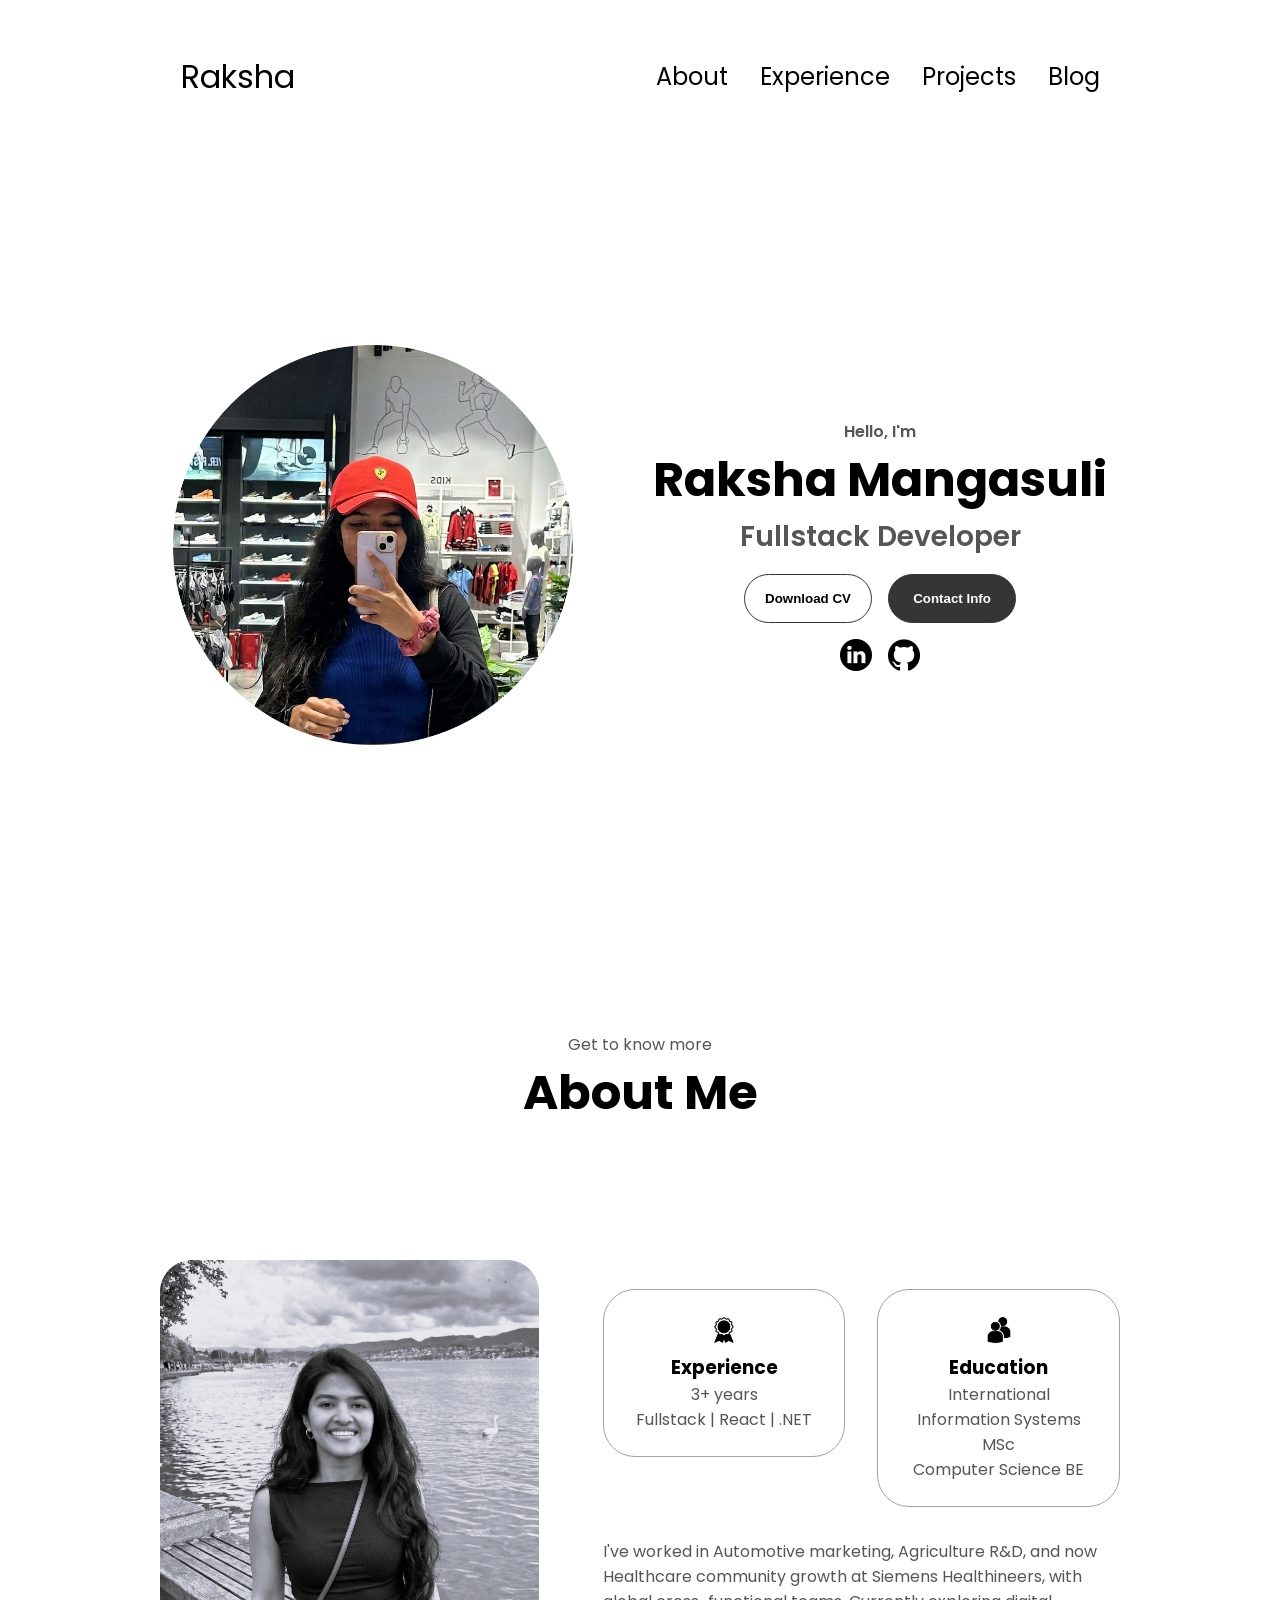
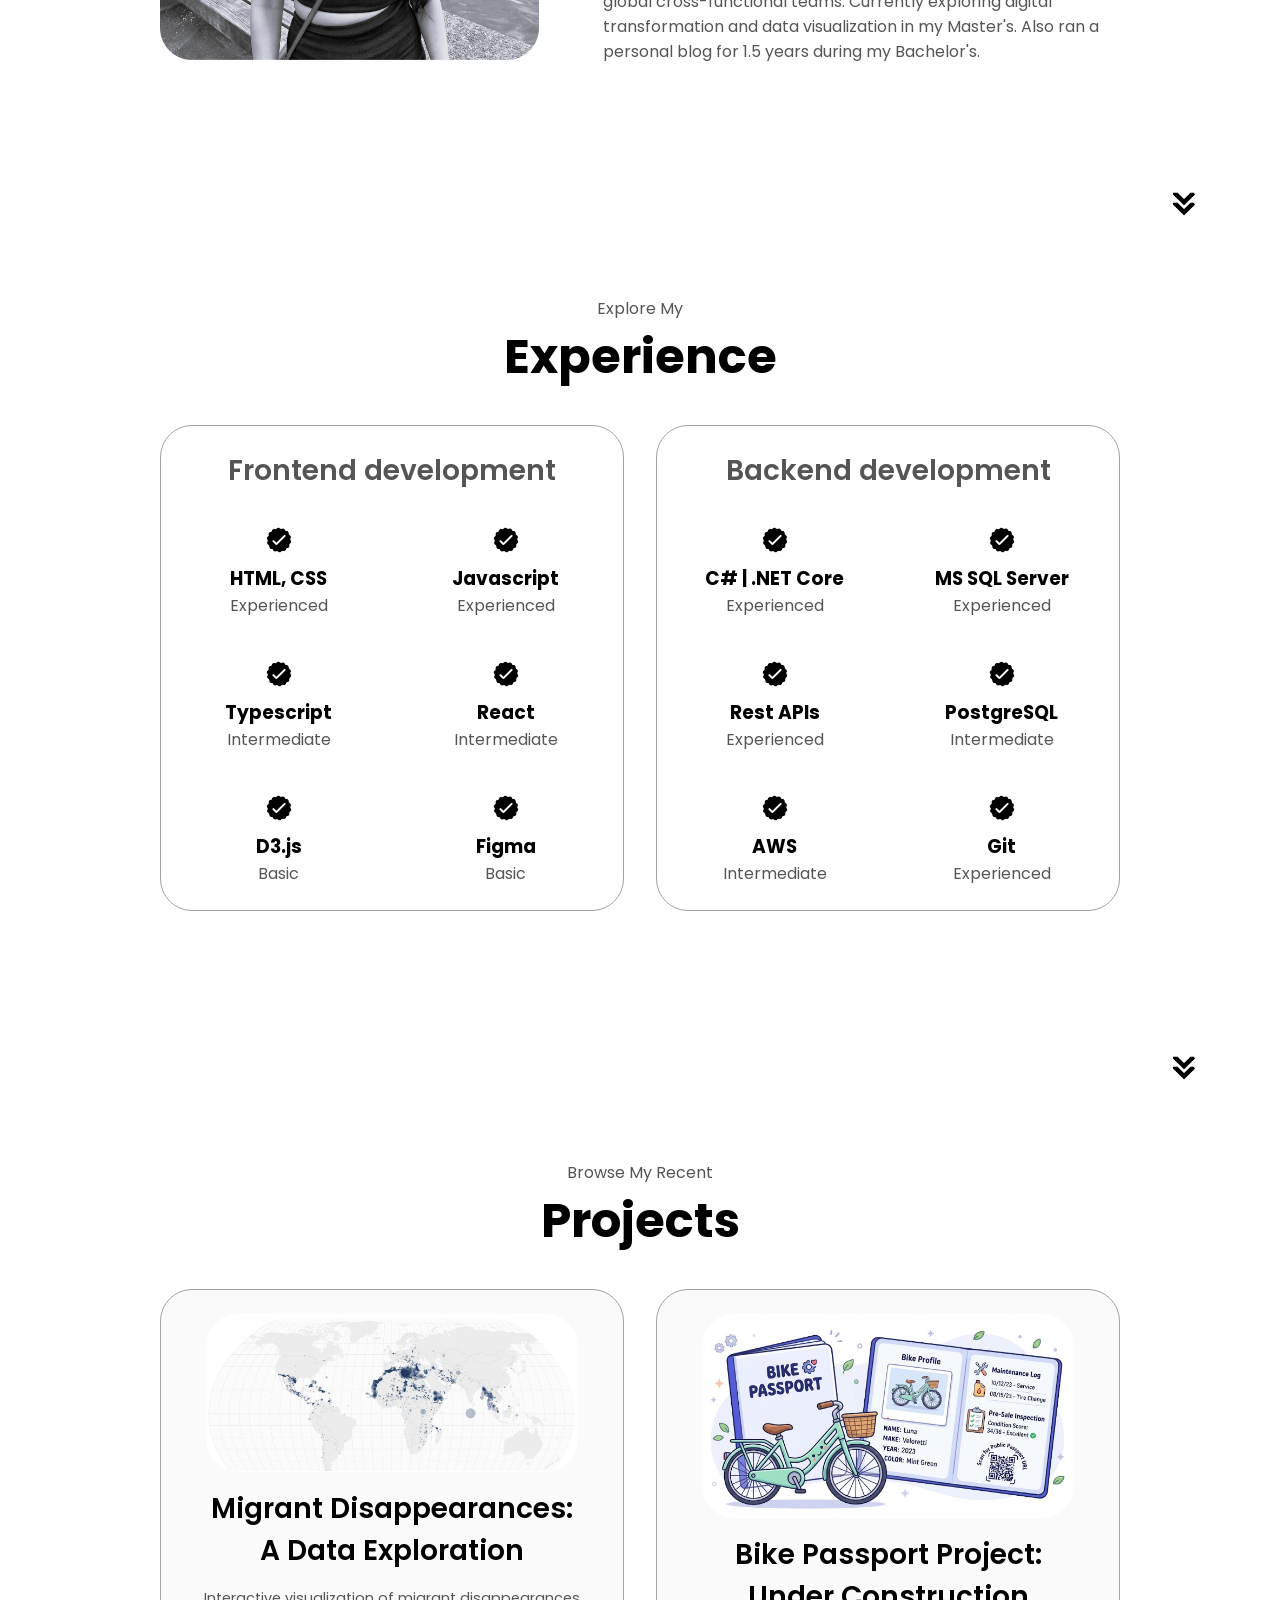
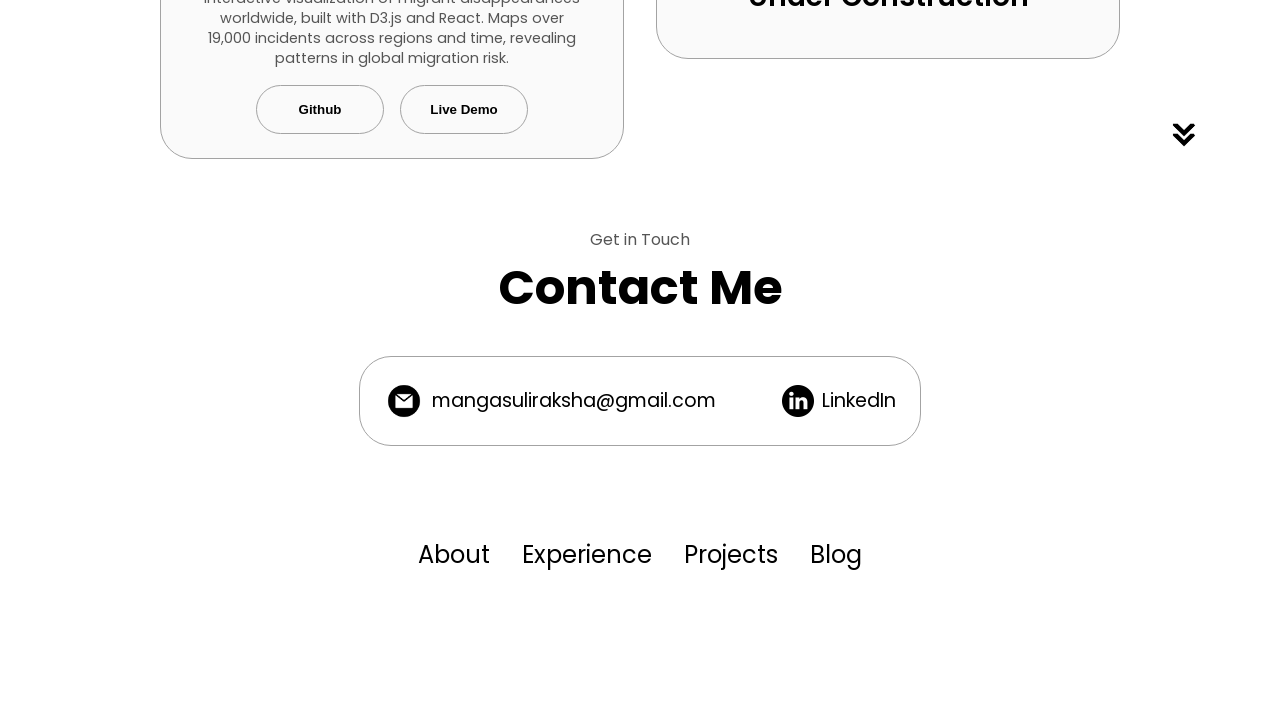
==== index.html @ 48385069 "Edited About Me text" ====
<!DOCTYPE html>
<html lang="en">
<head>
    <meta charset="UTF-8">
    <meta name="viewport" content="width=device-width, initial-scale=1.0">
    <title>My portfolio</title>
    <link rel="stylesheet" href="style.css"/>
    <link rel="stylesheet" href="mediaqueries.css"/>
    <link rel="preconnect" href="https://fonts.googleapis.com">
    <link rel="preconnect" href="https://fonts.gstatic.com" crossorigin>
    <link href="https://fonts.googleapis.com/css2?family=Poppins:wght@300;400;500;600&display=swap" rel="stylesheet">
</head>
<body>
    <nav id="desktop-nav">
        <div class="logo">Raksha</div>
        <div class="nav-links">
            <ul class="nav-links">
                <li> <a href="#about">About</a> </li>
                <li> <a href="#experience">Experience</a> </li>
                <li> <a href="#projects">Projects</a> </li>
                <!-- <li> <a href="#contact">Contact</a> </li> -->
                <li> <a href="https://raksha-mangasuli.github.io/blog/" target="_blank">Blog</a> </li>
            </ul>
        </div>
    </nav>
    <nav id="hamburger-nav">
        <div class="logo">Raksha</div>
        <div class="hamburger-menu">
            <div class="hamburger-icon" onclick="toggleMenu()">
                <span></span>
                <span></span>
                <span></span>
            </div>
            <div class="menu-links">
                <li> <a href="#about" onclick="toggleMenu()">About</a> </li>
                <li> <a href="#experience" onclick="toggleMenu()">Experience</a> </li>
                <li> <a href="#projects" onclick="toggleMenu()">Projects</a> </li>
                <!-- <li> <a href="#contact" onclick="toggleMenu()">Contact</a> </li> -->
                <li> <a href="https://raksha-mangasuli.github.io/blog/" target="_blank">Blog</a> </li>
            </div>
        </div>
    </nav>
    <section id="profile">
        <div class="section-pic-container">
            <img src="./assets/profile_pic.png" alt="Raksha profile picture" />
        </div>
        <div class="section-text">
            <p class="section-text-p1">Hello, I'm</p>
            <h1 class="title">Raksha Mangasuli</h1>
            <p class="section-text-p2">Fullstack Developer</p>

            <div class="btn-container">
            <button
                class="btn btn-color-2"
                onclick="window.open('./assets/Raksha_CV.pdf')">
                    Download CV </button>
            <button
                class="btn btn-color-1"
                onclick="location.href='./#contact'">
                    Contact Info </button>
            </div>
            <div id="socials-container">
            <img
            src="./assets/linkedin.png"
            alt="My LinkedIn profile"
            class="icon"
            onclick="window.open('https://www.linkedin.com/in/raksha-mangasuli/', '_blank')"
            />
            <img
            src="./assets/github.png"
            alt="My Github profile"
            class="icon"
            onclick="window.open('https://github.com/raksha-mangasuli/', '_blank')"
            />
        </div>

        </div> 
        
    </section>
    <section id="about">
        <p class = "section-text-p1"> Get to know more</p>
        <h1 class="title">About Me</h1>
        <div class="section-container">
            <div class="section-pic-container">
                <img
                src="./assets/about_pic.png"
                alt="Profile picture"
                class="about_pic"
                />
            </div>
            <div class="about-details-container">
                <div class="about-containers">
                    <div class="details-container">
                        <img
                        src="./assets/experience.png"
                        alt="Experience icon"
                        class="icon"
                        />
                        <h3>Experience</h3>
                        <p> 3+ years <br /> Fullstack | React | .NET </p>
                    </div>
                
                    <div class="details-container">
                        <img
                        src="./assets/education.png"
                        alt="Education icon"
                        class="icon"
                        />
                        <h3>Education</h3>
                        <p> International Information Systems MSc <br /> Computer Science BE</p>
                    </div>
                </div>
                <div class="text-container">
                    <p>I've worked in Automotive marketing, Agriculture R&D, and now Healthcare community growth at Siemens Healthineers, with global cross-functional teams. Currently exploring digital transformation and data visualization in my Master's. Also ran a personal blog for 1.5 years during my Bachelor's.</p>
                </div>
            </div>
        </div>
        <img src="./assets/arrow.png" 
        alt="Arrow icon"
        class="icon arrow"
        onclick="location.href='./#experience'"
        />
    </section>
    <section id="experience">
        <p class="section-text-p1">Explore My</p>
        <h1 class="title">Experience</h1>
        <div class="experience-details-container">
            <div class="about-containers">
                <div class="details-container">
                    <h2 class="experience-sub-title">Frontend development</h2>
                    <div class="article-container">
                        <article>
                            <img
                            src="./assets/checkmark.png"
                            alt="Experience icon"
                            class="icon"
                            />
                            <div>
                                <h3>HTML, CSS</h3>
                                <p>Experienced</p>
                            </div>
                        </article>
                        <article>
                            <img
                            src="./assets/checkmark.png"
                            alt="Experience icon"
                            class="icon"
                            />
                            <div>
                                <h3>Javascript</h3>
                                <p>Experienced</p>
                            </div>
                        </article>
                        <article>
                            <img
                            src="./assets/checkmark.png"
                            alt="Experience icon"
                            class="icon"
                            />
                            <div>
                                <h3>Typescript</h3>
                                <p>Intermediate</p>
                            </div>
                        </article>
                        <article>
                            <img
                            src="./assets/checkmark.png"
                            alt="Experience icon"
                            class="icon"
                            />
                            <div>
                                <h3>React</h3>
                                <p>Intermediate</p>
                            </div>
                        </article>
                        <article>
                            <img
                            src="./assets/checkmark.png"
                            alt="Experience icon"
                            class="icon"
                            />
                            <div>
                                <h3>D3.js</h3>
                                <p>Basic</p>
                            </div>
                        </article>
                        <article>
                            <img
                            src="./assets/checkmark.png"
                            alt="Experience icon"
                            class="icon"
                            />
                            <div>
                                <h3>Figma</h3>
                                <p>Basic</p>
                            </div>
                        </article>
                    </div>
                </div>
                <div class="details-container">
                    <h2 class="experience-sub-title">Backend development</h2>
                    <div class="article-container">
                        <article>
                            <img
                            src="./assets/checkmark.png"
                            alt="Experience icon"
                            class="icon"
                            />
                            <div>
                                <h3>C# | .NET Core</h3>
                                <p>Experienced</p>
                            </div>
                        </article>
                        <article>
                            <img
                            src="./assets/checkmark.png"
                            alt="Experience icon"
                            class="icon"
                            />
                            <div>
                                <h3>MS SQL Server</h3>
                                <p>Experienced</p>
                            </div>
                        </article>
                        <article>
                            <img
                            src="./assets/checkmark.png"
                            alt="Experience icon"
                            class="icon"
                            />
                            <div>
                                <h3>Rest APIs</h3>
                                <p>Experienced</p>
                            </div>
                        </article>
                        <article>
                            <img
                            src="./assets/checkmark.png"
                            alt="Experience icon"
                            class="icon"
                            />
                            <div>
                                <h3>PostgreSQL</h3>
                                <p>Intermediate</p>
                            </div>
                        </article>
                        <article>
                            <img
                            src="./assets/checkmark.png"
                            alt="Experience icon"
                            class="icon"
                            />
                            <div>
                                <h3>AWS</h3>
                                <p>Intermediate</p>
                            </div>
                        </article>
                        <article>
                            <img
                            src="./assets/checkmark.png"
                            alt="Experience icon"
                            class="icon"
                            />
                            <div>
                                <h3>Git</h3>
                                <p>Experienced</p>
                            </div>
                        </article>
                     
                    </div>
                </div>
            </div>
        </div>
        <img src="./assets/arrow.png" 
        alt="Arrow icon"
        class="icon arrow"
        onclick="location.href='./#projects'"
        />
    </section>
    <section id="projects">
        <p class="section-text-p1">Browse My Recent</p>
        <h1 class="title">Projects</h1>
        <div class="experience-details-container">
            <div class="about-containers">
            <div class="details-container color-container">
                <div class="article-container">
                    <img
                    src="./assets/project-1.png"
                    alt="Project 1"
                    class="project-img"
                    />
                </div>
                <h2 class="experience-sub-title project-title">Migrant Disappearances: A Data Exploration</h2>
                <p class="project-description">Interactive visualization of migrant disappearances worldwide, built with D3.js and React. Maps over 19,000 incidents across regions and time, revealing patterns in global migration risk.</p>
                <div class="btn-container">
                    <button
                    class="btn btn-color-2 project-btn"
                    onclick="location.href='https://github.com/raksha-mangasuli/missing_migrants_data_vis'"
                    >
                    Github
                    </button>
                    <button
                    class="btn btn-color-2 project-btn"
                    onclick="location.href='https://raksha-mangasuli.github.io/missing_migrants_data_vis/'"
                    >
                    Live Demo
                    </button>
                </div>
            </div>
            <div class="details-container color-container">
                <div class="article-container">
                    <img
                    src="./assets/project-2.png"
                    alt="Project 2"
                    class="project-img"
                    />
                </div>
                <h2 class="experience-sub-title project-title">Bike Passport Project: Under Construction</h2>
            </div>
            <!-- <div class="details-container color-container">
                <div class="article-container">
                    <img
                    src="./assets/project-3.png"
                    alt="Project 3"
                    class="project-img"
                    />
                </div>
                <h2 class="experience-sub-title project-title">Project Three</h2>
                <div class="btn-container">
                    <button 
                    class="btn btn-color-2 project-btn"
                    onclick="location.href='https://github.com/'"
                    >
                    Github
                    </button>
                    <button 
                    class="btn btn-color-2 project-btn"
                    onclick="location.href='https://github.com/'"
                    >
                    Live Demo
                    </button>
                </div>
            </div> -->
        </div>
        </div>
        <img src="./assets/arrow.png" 
        alt="Arrow icon"
        class="icon arrow"
        onclick="location.href='./#blog'"
        />
    </section>
    <section id="contact">
      <p class="section-text-p1">Get in Touch</p>
      <h1 class="title">Contact Me</h1>
      <div class="contact-info-upper-container">
        <div class="contact-info-container">
          <img
            src="./assets/email.png"
            alt="Email icon"
            class="icon contact-icon email-icon"
          />
          <p><a href="mailto:mangasuliraksha@gmail.com">mangasuliraksha@gmail.com</a></p>
          <button
            type="button"
            class="copy-email-btn"
            aria-label="Copy email address"
            data-email="mangasuliraksha@gmail.com"
            onclick="copyEmail(this)"
          >
            <svg
              class="copy-icon"
              viewBox="0 0 24 24"
              fill="none"
              stroke="currentColor"
              stroke-width="2"
              stroke-linecap="round"
              stroke-linejoin="round"
            >
              <rect x="9" y="9" width="12" height="12" rx="2"></rect>
              <path d="M5 15H4a1 1 0 0 1-1-1V4a1 1 0 0 1 1-1h10a1 1 0 0 1 1 1v1"></path>
            </svg>
            <span class="copy-feedback">
              <svg
                class="copy-feedback-icon"
                viewBox="0 0 24 24"
                fill="none"
                stroke="currentColor"
                stroke-width="2"
                stroke-linecap="round"
                stroke-linejoin="round"
              >
                <circle cx="12" cy="12" r="9"></circle>
                <path d="M8 12.5l2.5 2.5L16 9.5"></path>
              </svg>
              Copied!
            </span>
          </button>
        </div>
        <div class="contact-info-container">
          <img
            src="./assets/linkedin.png"
            alt="LinkedIn icon"
            class="icon contact-icon"
          />
          <p><a href="https://www.linkedin.com/in/raksha-mangasuli/">LinkedIn</a></p>
        </div>
      </div>
    </section>
    <footer>
        <nav>
            <div class="nav-links-container">
                <ul class="nav-links">
                <li> <a href="#about">About</a> </li>
                <li> <a href="#experience">Experience</a> </li>
                <li> <a href="#projects">Projects</a> </li>
                <!-- <li> <a href="#contact">Contact</a> </li> -->
                <li> <a href="https://raksha-mangasuli.github.io/blog/" target="_blank">Blog</a> </li>
            </ul>
            </div>
        </nav>
    </footer>
    <script src="script.js"> </script>
</body>
</html>
---- style.css ----
/*general styling*/

*{
    margin: 0;
    padding: 0;  
}

body{
    font-family: "Poppins", sans-serif;
}

html{
    scroll-behavior: smooth;
}

p{
    color: rgb(85, 85, 85);
}

/*transition*/
a, .btn {
    transition: all 300ms ease;
}

/*desktop nav*/
nav, .nav-links{
    display: flex;
}

nav{
    justify-content: space-around;
    align-items: center;
    height: 17vh;
}

.nav-links{
    gap: 2rem;
    list-style: none;
    font-size: 1.5rem;
}

a{
    color: black;
    text-decoration: none;
    text-decoration-color: white;
}

a:hover {
    color: grey;
    text-decoration: underline;
    text-underline-offset: 1rem;
    text-decoration-color: rgb(181,181,181);
}

.logo{
    font-size: 2rem;
}

.logo:hover{
    cursor: default;
}

/*hamburger menu*/
#hamburger-nav{
    display: none;
}
.hamburger-menu{
    position: relative;
    display: inline-block;
}
.hamburger-icon{
    display: flex;
    flex-direction: column;
    justify-content: space-between;
    height: 24px;
    width: 30px;
    cursor: pointer;
}

.hamburger-icon span{
    width: 100%;
    height: 2px;
    background-color: black;
    transition: all 0.3 ease-in-out;
}

.menu-links{
    position: absolute;
    top: 100%;
    right: 0;
    background-color: white;
    width: fit-content;
    max-height: 0;
    overflow: hidden;
    transition: all 0.3 ease-in-out;
}

.menu-links a{
    display: block;
    padding: 10px;
    text-align: center;
    font-size: 1.5rem;
    color: black;
    text-decoration: none;
    transition: all 0.3 ease-in-out;
}

.menu-links li{
list-style: none;
}

.menu-links.open{
    max-height: 300px;
}

.hamburger-icon.open span:first-child{
    transform: rotate(45deg) translate(10px,5px);
}
.hamburger-icon.open span:nth-child(2){
    opacity: 0;
}
.hamburger-icon.open span:last-child{
    transform: rotate(-45deg) translate(10px,-5px);
}

.hamburger-icon span:first-child{
    transform: none;
}
.hamburger-icon span:nth-child(2){
    opacity: 1;
}
.hamburger-icon span:last-child{
    transform: none;
}

/*SECTIONS*/
section{
    padding-top: 4vh;
    height: 96vh;
    margin: 0 10rem;
    box-sizing: border-box;
    min-height: fit-content;
}

.section-container{
    display: flex;
}

#profile{
    display: flex;
    justify-content: center;
    gap: 5rem;
    height: 80vh;
}

.section-pic-container{
    display: flex;
    height: 400px;
    width: 400px;
    margin: auto 0;
}

.section-text{
    align-self: center;
    text-align: center;
}

.section-text p{
    font-weight: 600;
}

.section-text-p1{
    text-align: center;
}
.section-text-p2{ 
    font-size: 1.75rem;
    margin-bottom: 1rem;
}

.title{
    font-size: 3rem;
    text-align: center;
}
#socials-container{
    display: flex;
    justify-content: center;
    margin-top: 1rem;
    gap: 1rem;
}

/*ICON*/

.icon{
    cursor: pointer;
    height: 2rem;
}

/*BUTTONS*/

.btn-container{
    display: flex;
    justify-content: center;
    gap: 1rem;
}

.btn{
    font-weight: 600;
    transition: all 300ms ease;
    padding: 1rem;
    width: 8rem;
    border-radius: 2rem;
}

.btn-color-1, 
.btn-color-2{
    border: rgb(53,53,53) 0.1rem solid;
}

.btn-color-1:hover, 
.btn-color-2:hover{
    cursor: pointer
}

.btn-color-1,
.btn-color-2:hover{
    background: rgb(53, 53, 53);
    color: white;
}

.btn-color-1:hover{
    background: rgb(0,0,0);
}

.btn-color-2{
    background: none;
}

.btn-color-2:hover{
    border: rgb(255, 255, 255) 0.1rem solid;

}

/* ABOUT SECTION */

#about{
    position: relative;
}

.about-containers{
    gap: 2rem;
    margin-bottom: 2rem;
    margin-top: 2rem;
    justify-content: center;
    flex-direction: row;
    align-items: flex-start;
}

.about-details-container{
    justify-content: center;
    flex-direction: column;
}

.about-containers,
.about-details-container{
    display: flex;
}

.about-pic{
    border-radius: 2rem;
}

.arrow{
    position: absolute;
    right: -5rem;
    bottom: 2.5rem;
}

.details-container{
    padding: 1.5rem;
    flex: 1;
    background: white;
    border-radius: 2rem;
    border: rgb(53,53,53) 0.1rem solid;
    border-color: rgb(163,163,163);
    text-align: center;
}

.details-container .icon{
    cursor: default;
}
.section-container{
    gap: 4rem;
    height: 80%;
}

.section-pic-container{
    height: 400px;
    width: 400px;
    margin: auto 0;
}

/*EXPERIENCE SECTION*/

#experience{
    position: relative;
}

.experience-sub-title{
    color: rgb(85, 85, 85);
    font-weight: 600;
    font-size: 1.75rem;
    margin-bottom: 2rem;
}

.experience-details-container{
    display: flex;
    justify-content: center;
    flex-direction: column;
}

.article-container{
    display: flex;
    text-align: initial;
    flex-wrap: wrap;
    flex-direction: row;
    gap: 2.5rem;
    justify-content: space-around;
    align-items: flex-start;
}

.article-container article {
    display: flex;
    width: 10rem;
    gap: 0.5rem;
    align-items: center;
    flex-direction: column;
    text-align: center;
}

.article-icon{
    cursor: default;
}

/*PROJECTS SECTION */

#projects{
    position: relative;
}

.color-container{
    border-color: rgb(163,163,163);
    background: rgb(250,250,250);
}

.project-img{
    border-radius: 2rem;
    width: 90%;
    height: 90%;
}

.project-title{
    margin: 1rem;
    color: black;
}

.project-description{
    margin: 0 1rem 1rem;
    color: rgb(85,85,85);
    font-size: 0.9rem;
    line-height: 1.4;
}

.project-btn{
    color: black;
    border-color: rgb(163,163,163);
}

/* BLOG */
#blog {
    position: relative;
    display: flex;
    flex-direction: column;
    align-items: center;
}

.blog-grid {
    display: grid;
    grid-template-columns: repeat(2, 1fr);
    gap: 2rem;
    width: 100%;
    margin-top: 2rem;
    align-items: stretch;
}

.blog-card {
    border: rgb(53, 53, 53) 0.1rem solid;
    border-radius: 1rem;
    padding: 1.5rem;
    display: flex;
    flex-direction: column;
    gap: 0.75rem;
    transition: all 300ms ease;
}

.blog-card:hover {
    box-shadow: 0 4px 20px rgba(0, 0, 0, 0.1);
    transform: translateY(-4px);
}

.blog-meta {
    display: flex;
    gap: 1rem;
    align-items: center;
}

.blog-date {
    color: rgb(85, 85, 85);
    font-size: 0.85rem;
}

.blog-tag {
    background: rgb(53, 53, 53);
    color: white;
    font-size: 0.75rem;
    padding: 0.2rem 0.75rem;
    border-radius: 2rem;
    font-weight: 600;
}

.blog-title {
    font-size: 1.25rem;
    color: black;
}

.blog-excerpt {
    font-size: 0.95rem;
    flex-grow: 1;
}

.blog-btn {
    align-self: flex-start;
    padding: 0.5rem 1.25rem;
    width: auto;
    font-size: 0.9rem;
    text-decoration: none;
    display: inline-block;
    text-align: center;
}

.blog-post-img {
    width: 100%;
    max-height: 400px;
    object-fit: cover;
    border-radius: 1rem;
    margin-bottom: 1.5rem;
}

/* CONTACT */

#contact {
  display: flex;
  justify-content: center;
  flex-direction: column;
  height: 70vh;
}

.contact-info-upper-container {
  display: flex;
  justify-content: center;
  border-radius: 2rem;
  border: rgb(53, 53, 53) 0.1rem solid;
  border-color: rgb(163, 163, 163);
  background: (250, 250, 250);
  margin: 2rem auto;
  padding: 0.5rem;
}

.contact-info-container {
  display: flex;
  align-items: center;
  justify-content: center;
  gap: 0.5rem;
  margin: 1rem;
}

.contact-info-container p {
  font-size: larger;
}

.contact-icon {
  cursor: default;
}

.email-icon {
  height: 2.5rem;
}

.copy-email-btn {
  position: relative;
  display: inline-flex;
  align-items: center;
  justify-content: center;
  background: none;
  border: none;
  padding: 0.25rem;
  cursor: pointer;
  color: rgb(53, 53, 53);
  opacity: 0;
  transition: opacity 150ms ease, color 150ms ease;
}

.contact-info-container:hover .copy-email-btn,
.copy-email-btn:focus-visible {
  opacity: 1;
}

.copy-email-btn:hover {
  color: rgb(0, 0, 0);
}

.copy-icon {
  width: 1.1rem;
  height: 1.1rem;
}

.copy-feedback {
  position: absolute;
  bottom: calc(100% + 0.4rem);
  left: 50%;
  transform: translateX(-50%) translateY(0.25rem);
  display: inline-flex;
  align-items: center;
  gap: 0.35rem;
  background: rgb(230, 244, 234);
  color: rgb(30, 110, 70);
  font-size: 0.9rem;
  font-weight: 600;
  padding: 0.35rem 0.75rem;
  border-radius: 999px;
  border: 1px solid rgba(34, 139, 87, 0.25);
  box-shadow: 0 2px 8px rgba(0, 0, 0, 0.1);
  white-space: nowrap;
  opacity: 0;
  pointer-events: none;
  transition: opacity 150ms ease, transform 150ms ease;
}

.copy-feedback-icon {
  width: 1rem;
  height: 1rem;
  color: rgb(34, 139, 87);
  flex-shrink: 0;
}

.copy-email-btn.copied .copy-feedback {
  opacity: 1;
  transform: translateX(-50%) translateY(0);
}

/* Touch devices have no hover, so keep the button visible */
@media (hover: none) {
  .copy-email-btn {
    opacity: 1;
  }
}

/*FOOTER SECTION*/

footer{
    height: 26vh;
    margin: 0 1rem;
}

footer p{
    text-align: center;
}
---- mediaqueries.css ----
@media screen and (max-width: 1400px) {
  #profile {
    height: 83vh;
    margin-bottom: 6rem;
  }
  .about-containers {
    flex-wrap: wrap;
  }
  #contact,
  #projects {
    height: fit-content;
  }
}

@media screen and (max-width: 1200px) {
  #desktop-nav {
    display: none;
  }
  #hamburger-nav {
    display: flex;
  }
  #experience,
  .experience-details-container {
    margin-top: 2rem;
  }
  #profile,
  .section-container {
    display: block;
  }
  .arrow {
    display: none;
  }
  section,
  .section-container {
    height: fit-content;
  }
  section {
    margin: 0 5%;
  }
  .section-pic-container {
    width: 275px;
    height: 275px;
    margin: 0 auto 2rem;
  }
  .about-containers {
    margin-top: 0;
  }
}

@media screen and (max-width: 600px) {
  #contact,
  footer {
    height: 40vh;
  }
  #profile {
    height: 83vh;
    margin-bottom: 0;
  }
  article {
    font-size: 1rem;
  }
  footer nav {
    height: fit-content;
    margin-bottom: 2rem;
  }
  .about-containers,
  .contact-info-upper-container,
  .btn-container {
    flex-wrap: wrap;
  }
  .contact-info-container {
    margin: 0;
  }
  .contact-info-container p,
  .nav-links li a {
    font-size: 1rem;
  }
  .experience-sub-title {
    font-size: 1.25rem;
  }
  .logo {
    font-size: 1.5rem;
  }
  .nav-links {
    flex-direction: column;
    gap: 0.5rem;
    text-align: center;
  }
  .section-pic-container {
    width: auto;
    height: 46vw;
    justify-content: center;
  }
  .section-text-p2 {
    font-size: 1.25rem;
  }
  .title {
    font-size: 2rem;
  }
  .text-container {
    text-align: justify;
  }
  .blog-grid {
        grid-template-columns: 1fr;
    }
  .blog-card:last-child:nth-child(odd) {
        grid-column: 1;
    }
}

@media screen and (max-width: 1000px) {
#desktop-nav{
    display: none;
}    
#hamburger-nav{
    display: flex;
}
}
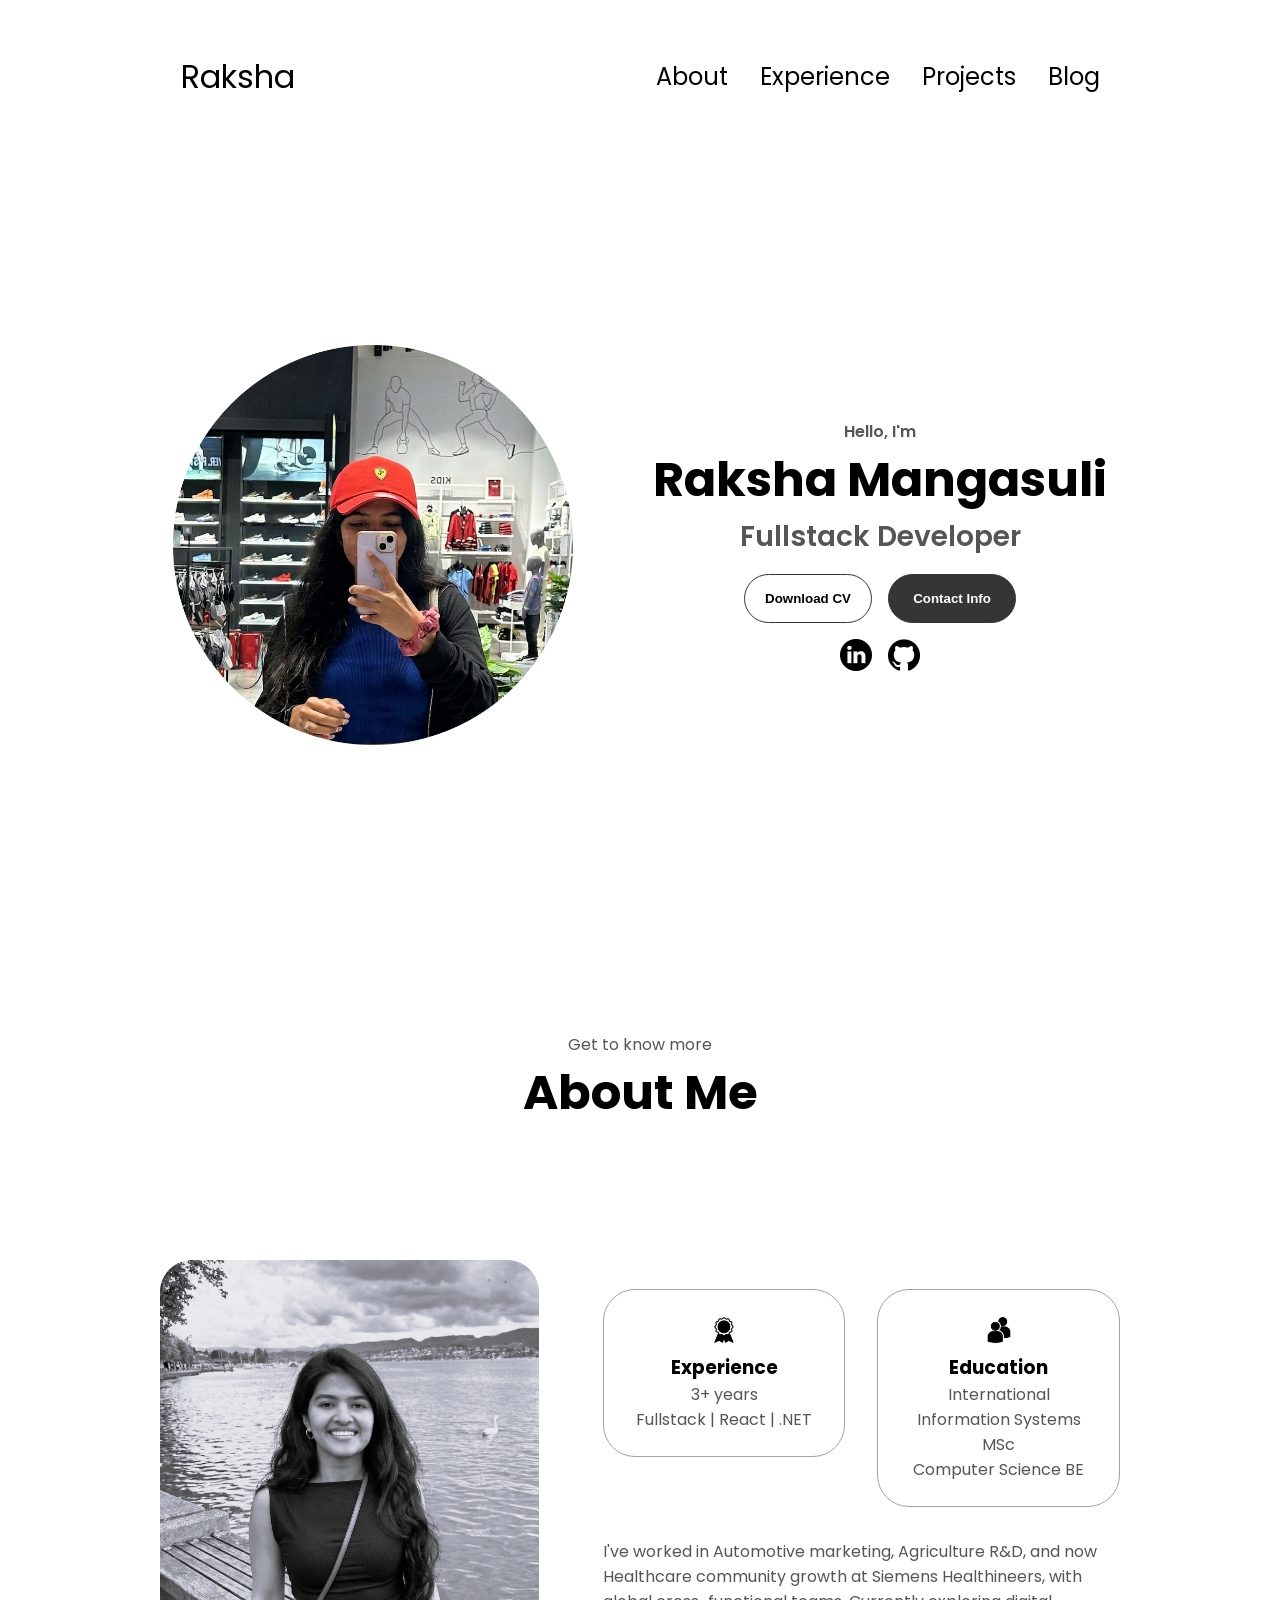
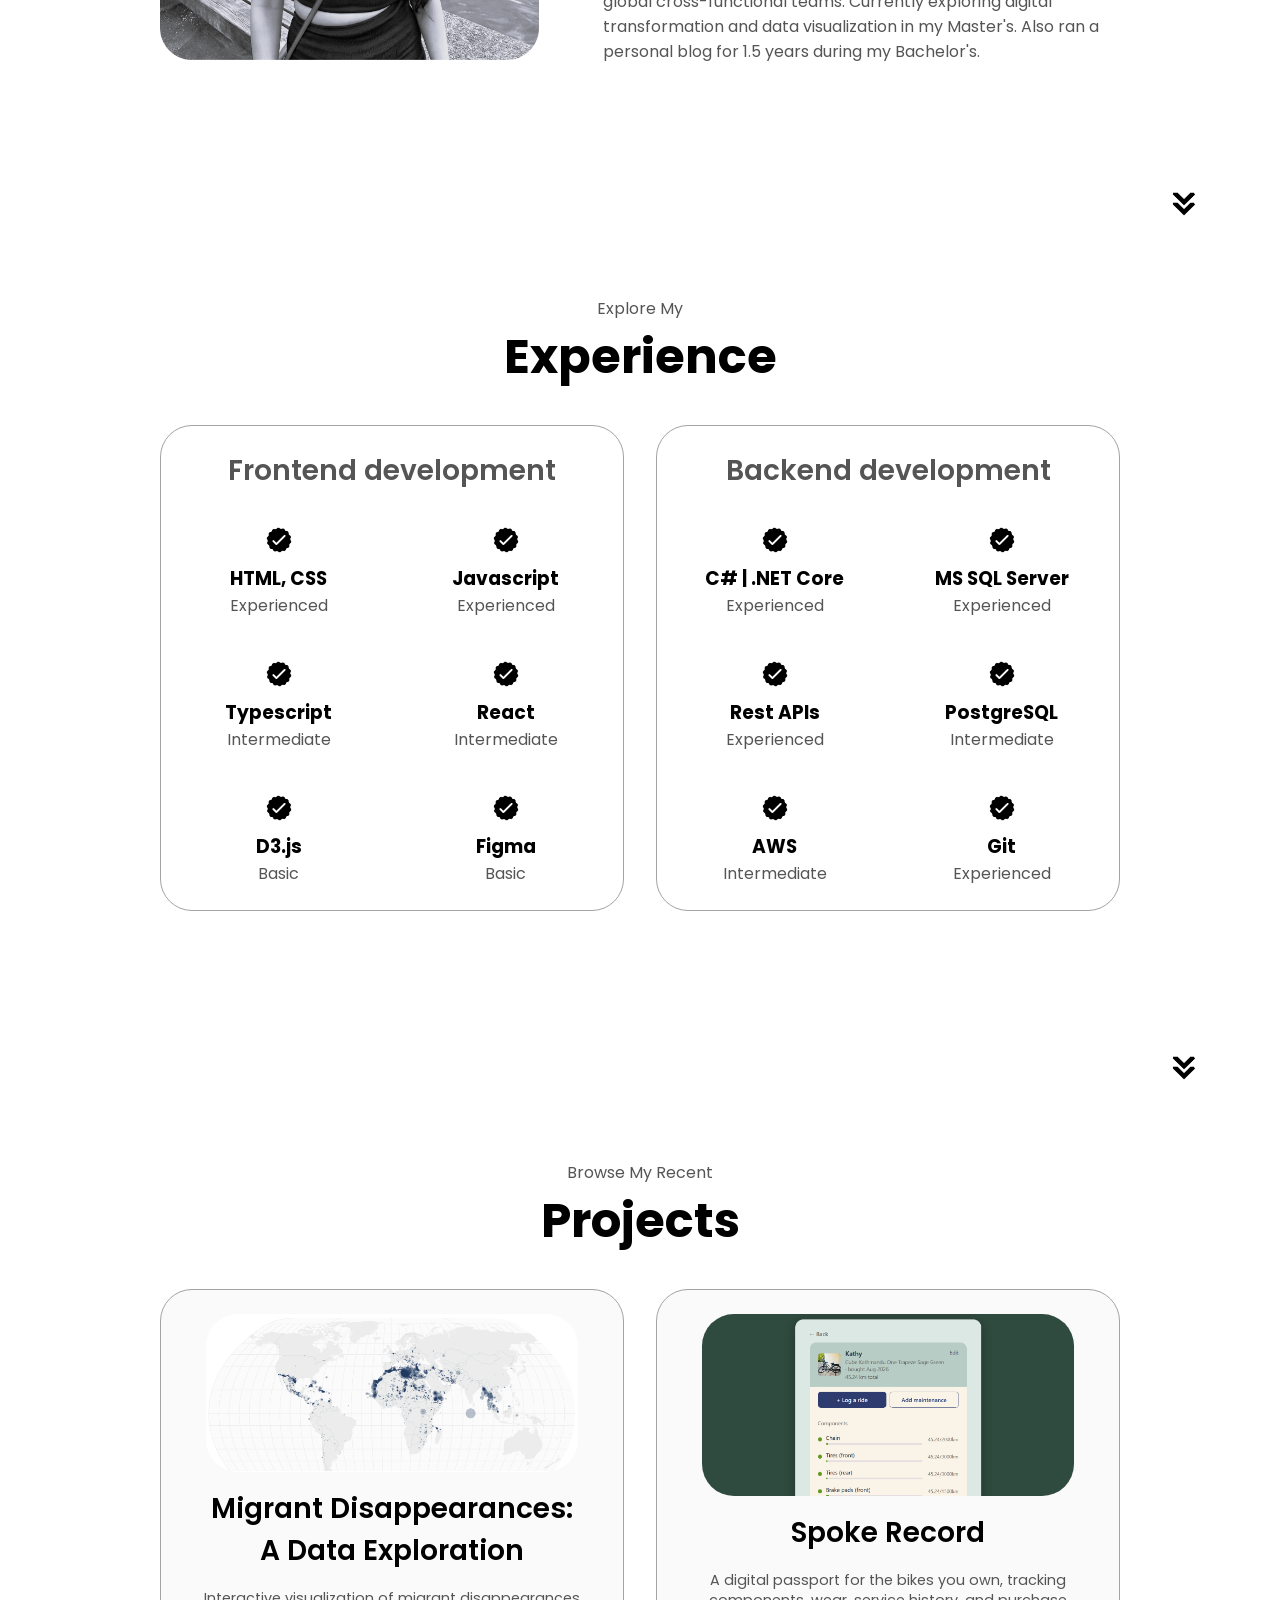
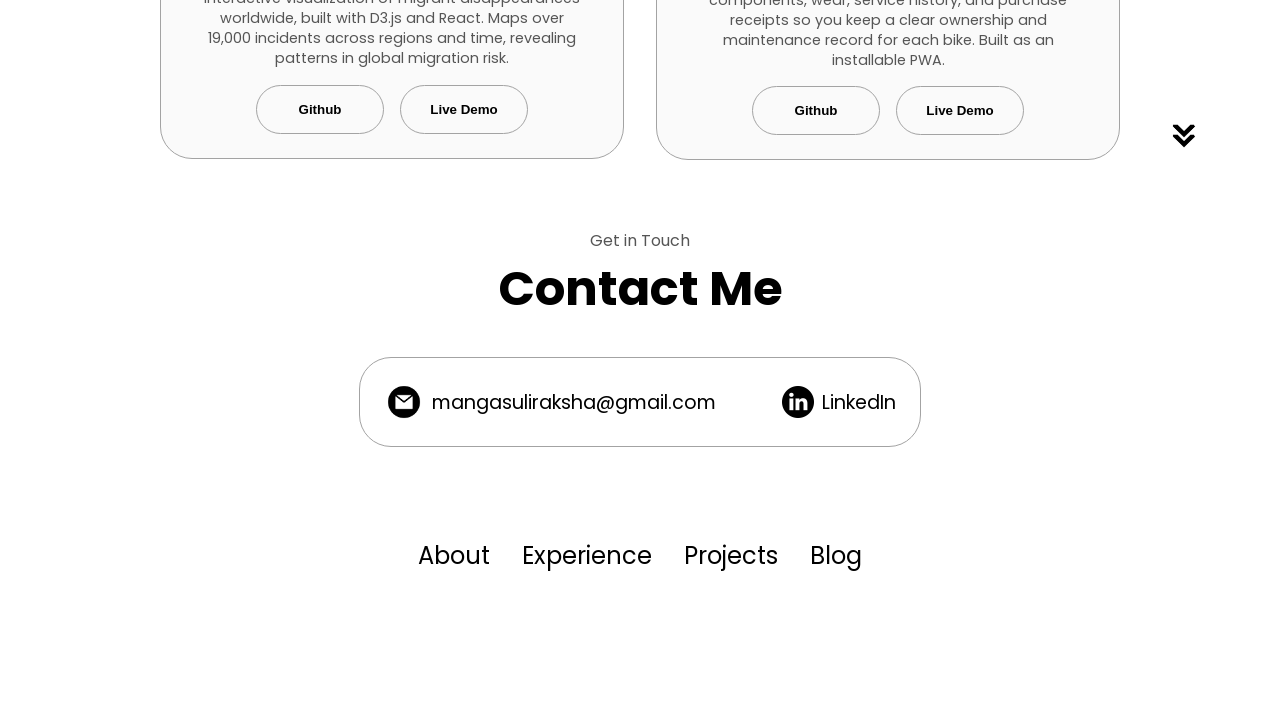
==== commit 3037a888: "Add Spoke Record project card with live snapshot and links Replace the 'Under Construction' placehol" ====
--- a/index.html
+++ b/index.html
@@ -310,12 +310,27 @@
             <div class="details-container color-container">
                 <div class="article-container">
                     <img
-                    src="./assets/project-2.png"
-                    alt="Project 2"
+                    src="./assets/spoke-record.png"
+                    alt="Spoke Record"
                     class="project-img"
                     />
                 </div>
-                <h2 class="experience-sub-title project-title">Bike Passport Project: Under Construction</h2>
+                <h2 class="experience-sub-title project-title">Spoke Record</h2>
+                <p class="project-description">A digital passport for the bikes you own, tracking components, wear, service history, and purchase receipts so you keep a clear ownership and maintenance record for each bike. Built as an installable PWA.</p>
+                <div class="btn-container">
+                    <button
+                    class="btn btn-color-2 project-btn"
+                    onclick="location.href='https://github.com/raksha-mangasuli/spoke-record'"
+                    >
+                    Github
+                    </button>
+                    <button
+                    class="btn btn-color-2 project-btn"
+                    onclick="location.href='https://spoke-record.netlify.app/'"
+                    >
+                    Live Demo
+                    </button>
+                </div>
             </div>
             <!-- <div class="details-container color-container">
                 <div class="article-container">
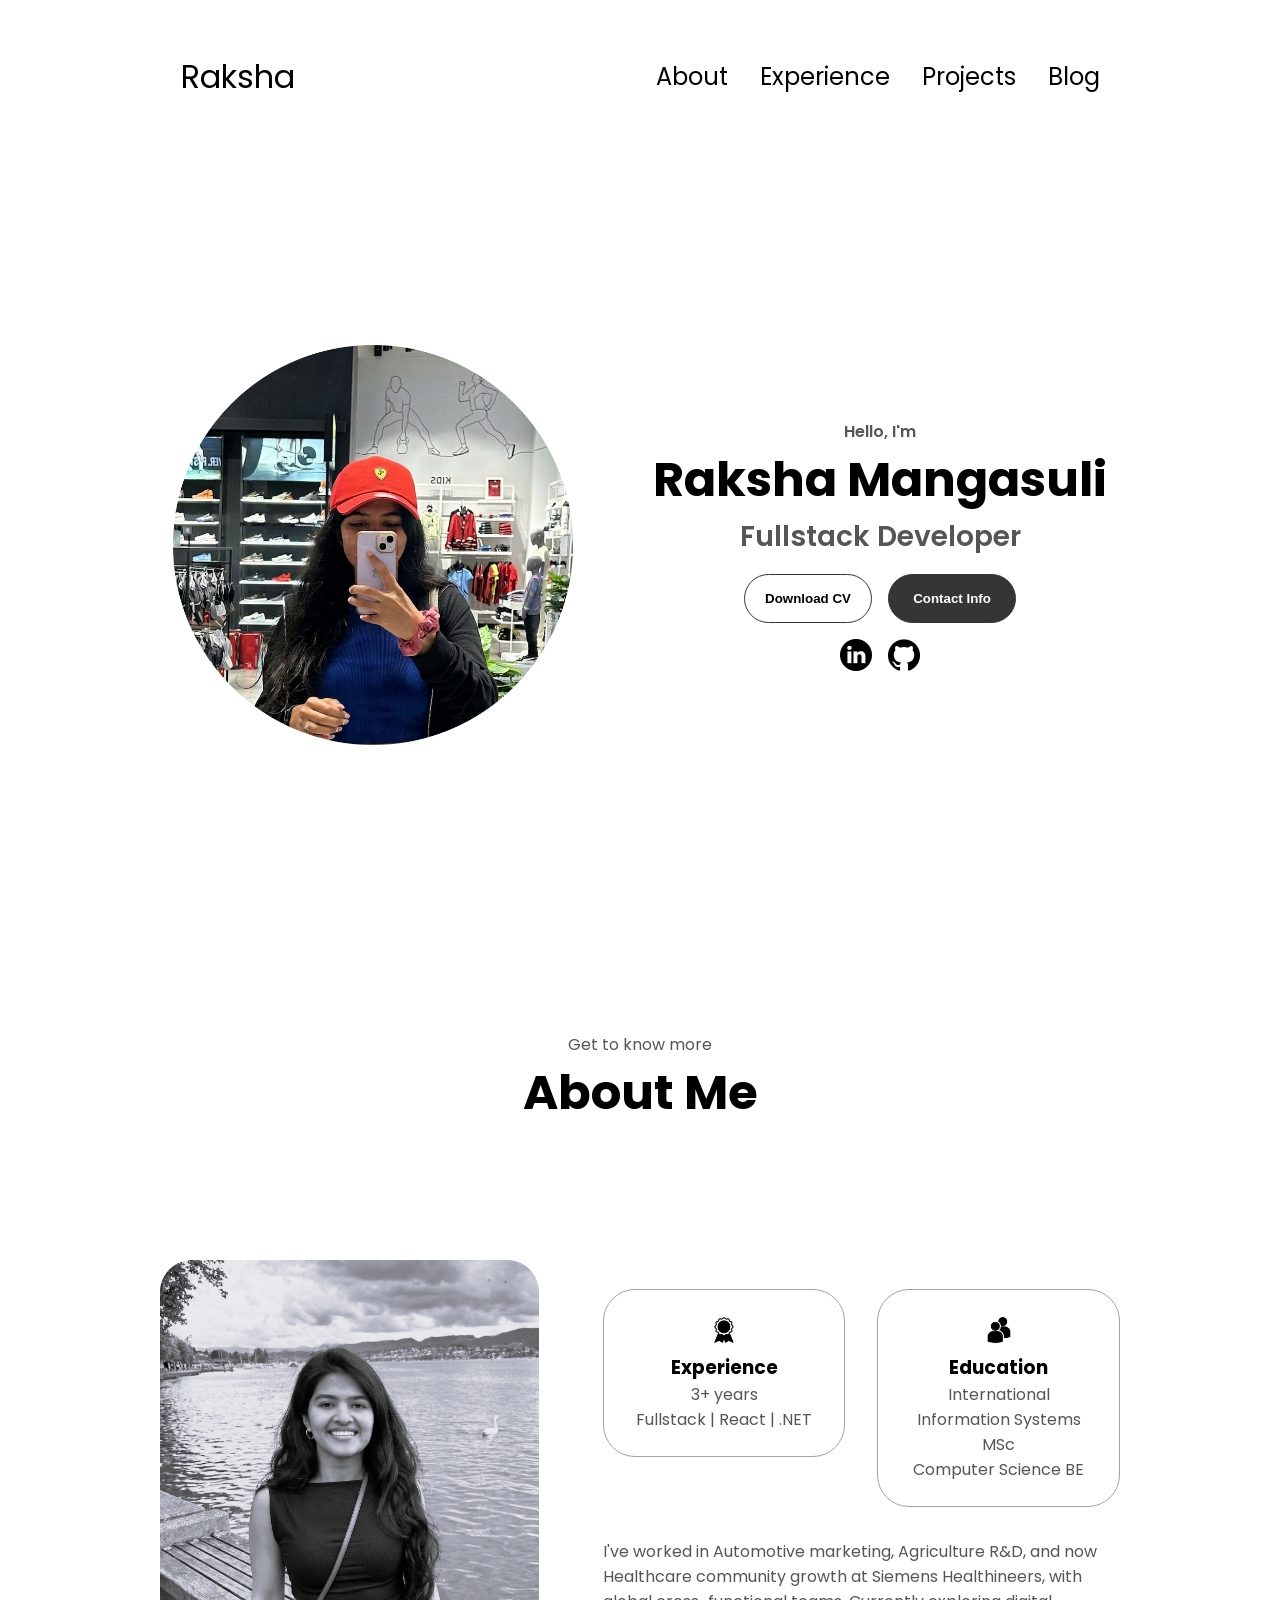
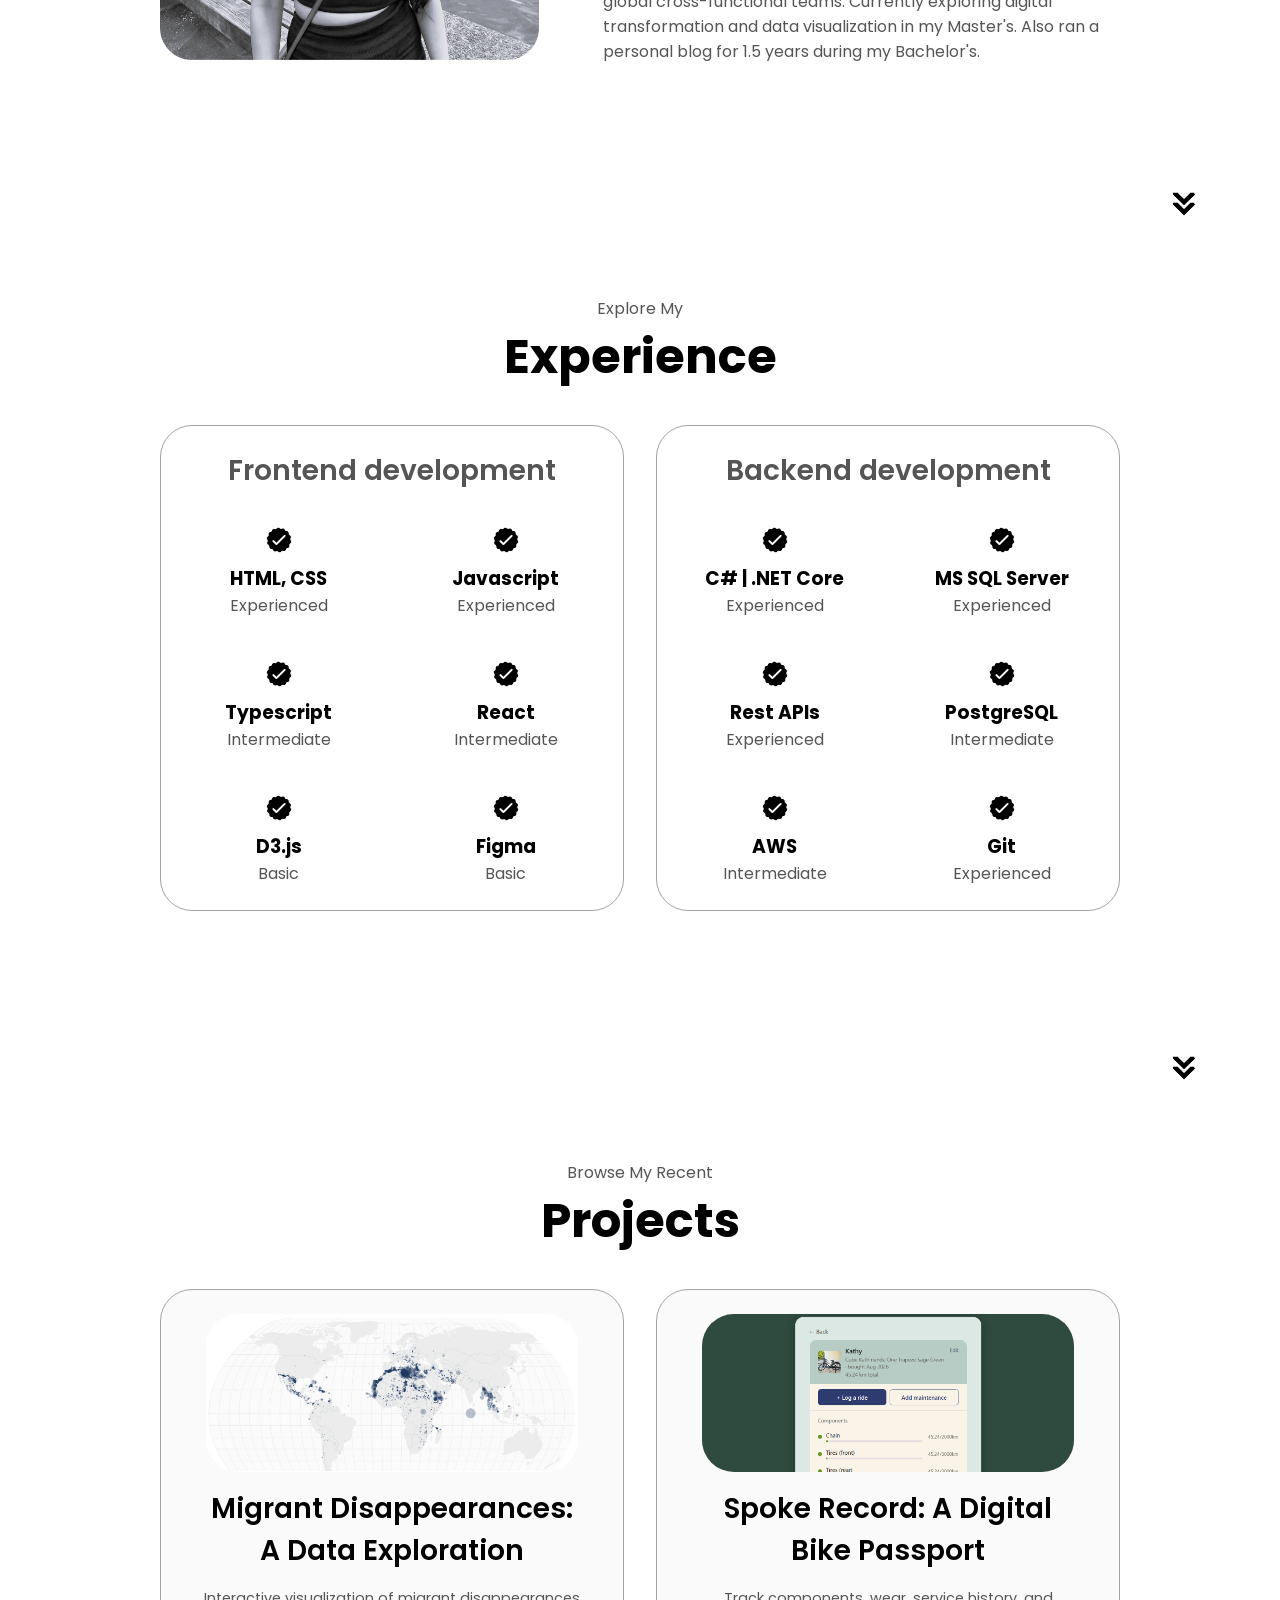
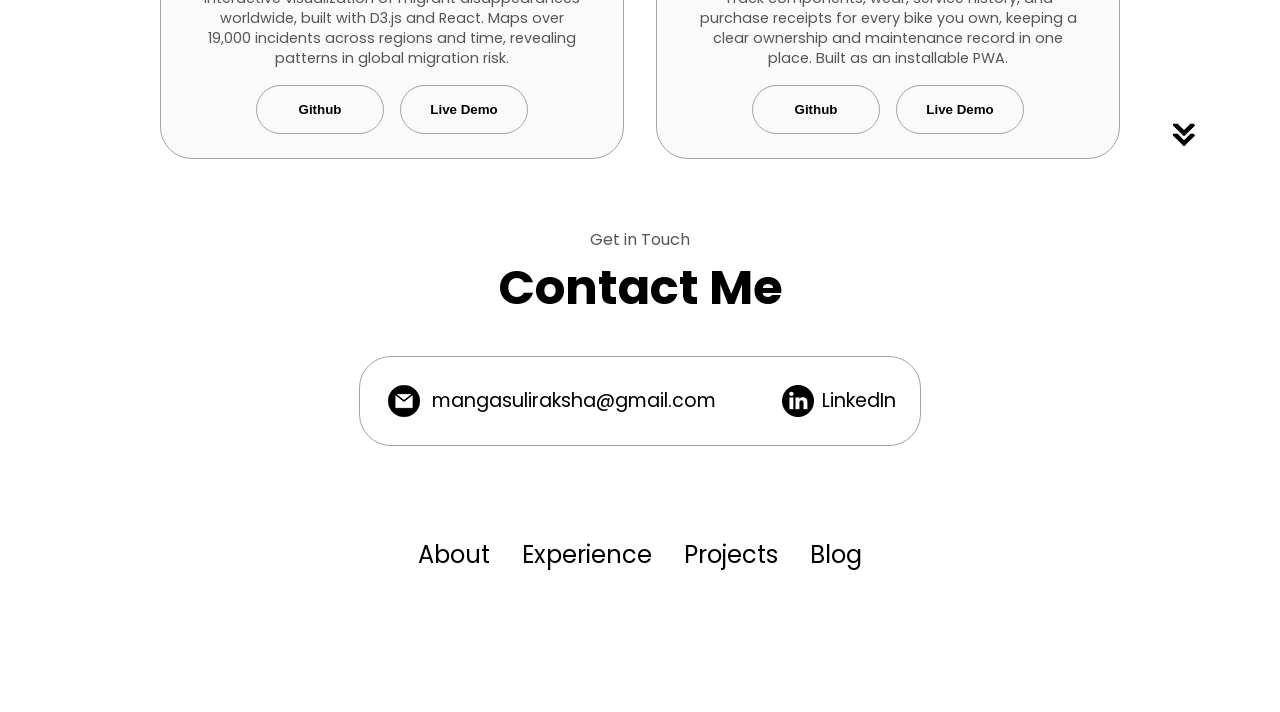
==== commit b37ab923: "Add descriptor to Spoke Record card title Title becomes 'Spoke Record: A Digital Bike Passport', mir" ====
--- a/index.html
+++ b/index.html
@@ -315,8 +315,8 @@
                     class="project-img"
                     />
                 </div>
-                <h2 class="experience-sub-title project-title">Spoke Record</h2>
-                <p class="project-description">A digital passport for the bikes you own, tracking components, wear, service history, and purchase receipts so you keep a clear ownership and maintenance record for each bike. Built as an installable PWA.</p>
+                <h2 class="experience-sub-title project-title">Spoke Record: A Digital Bike Passport</h2>
+                <p class="project-description">Track components, wear, service history, and purchase receipts for every bike you own, keeping a clear ownership and maintenance record in one place. Built as an installable PWA.</p>
                 <div class="btn-container">
                     <button
                     class="btn btn-color-2 project-btn"
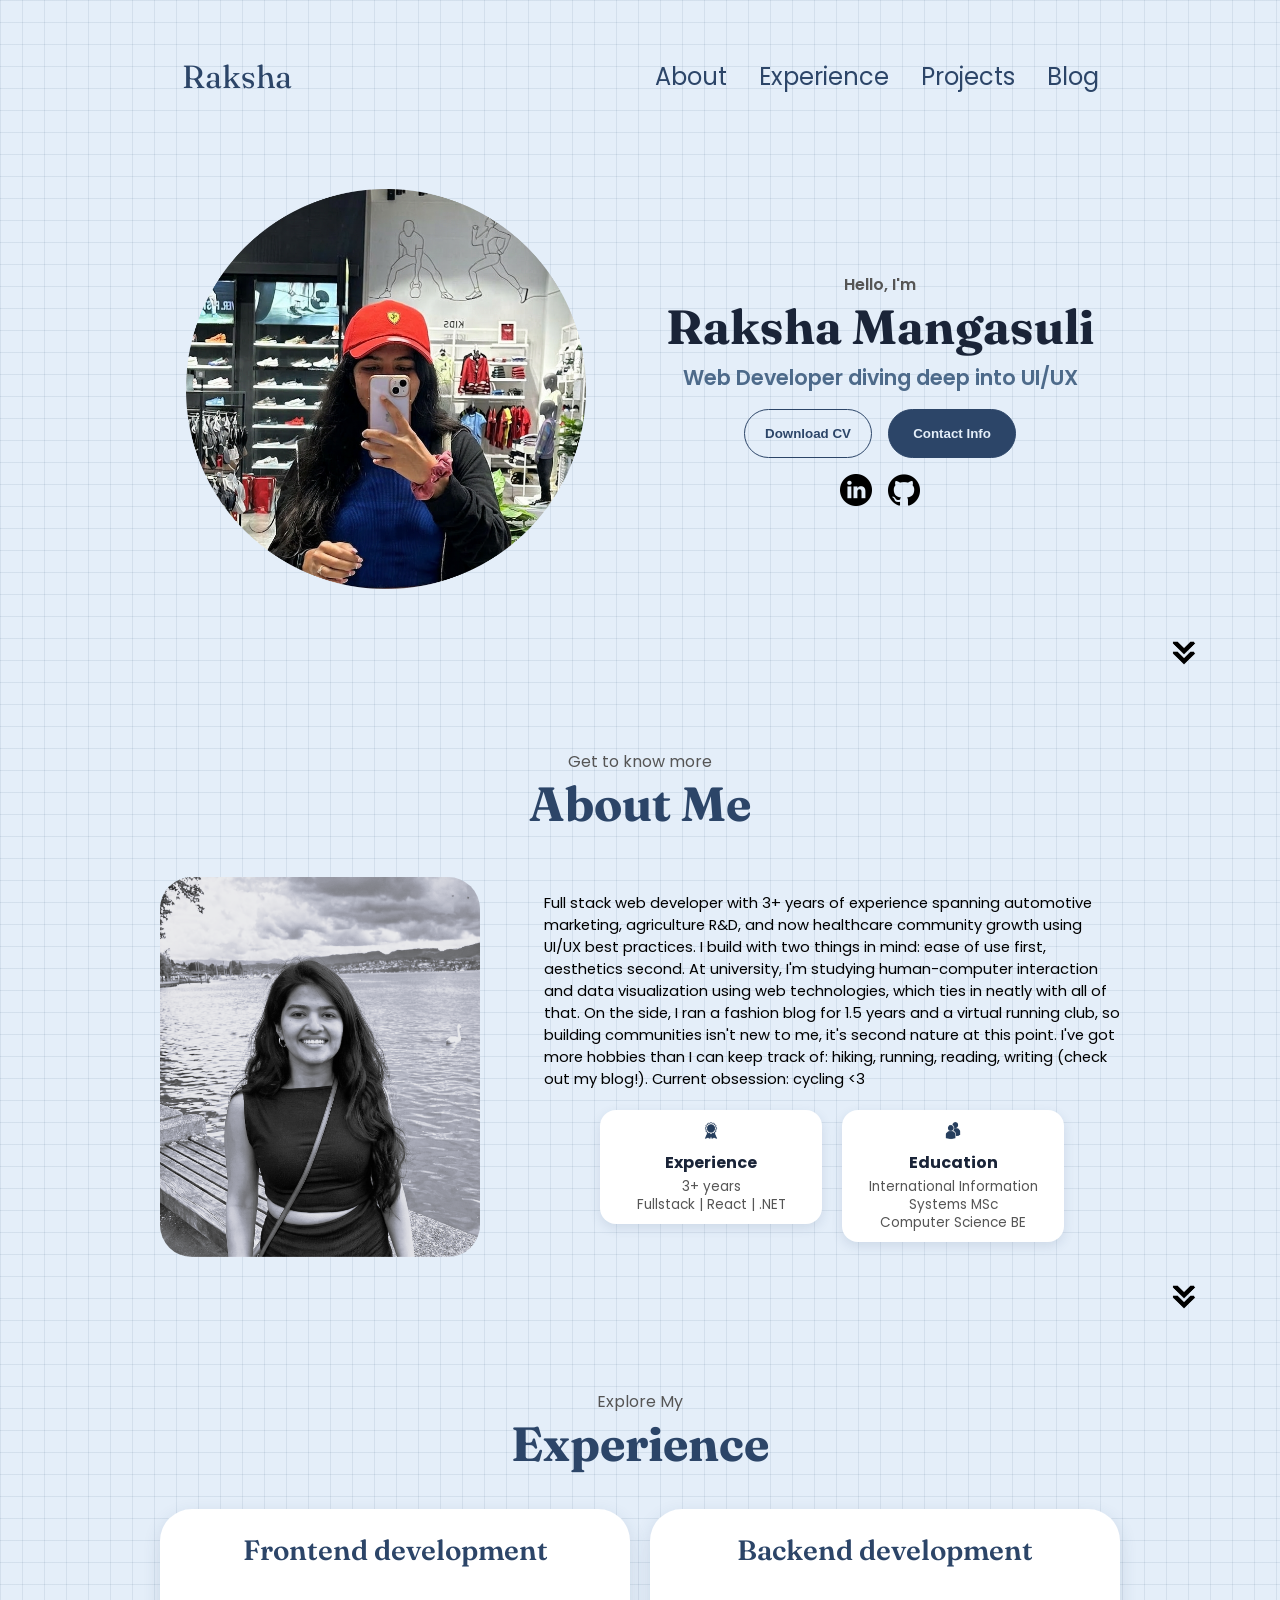
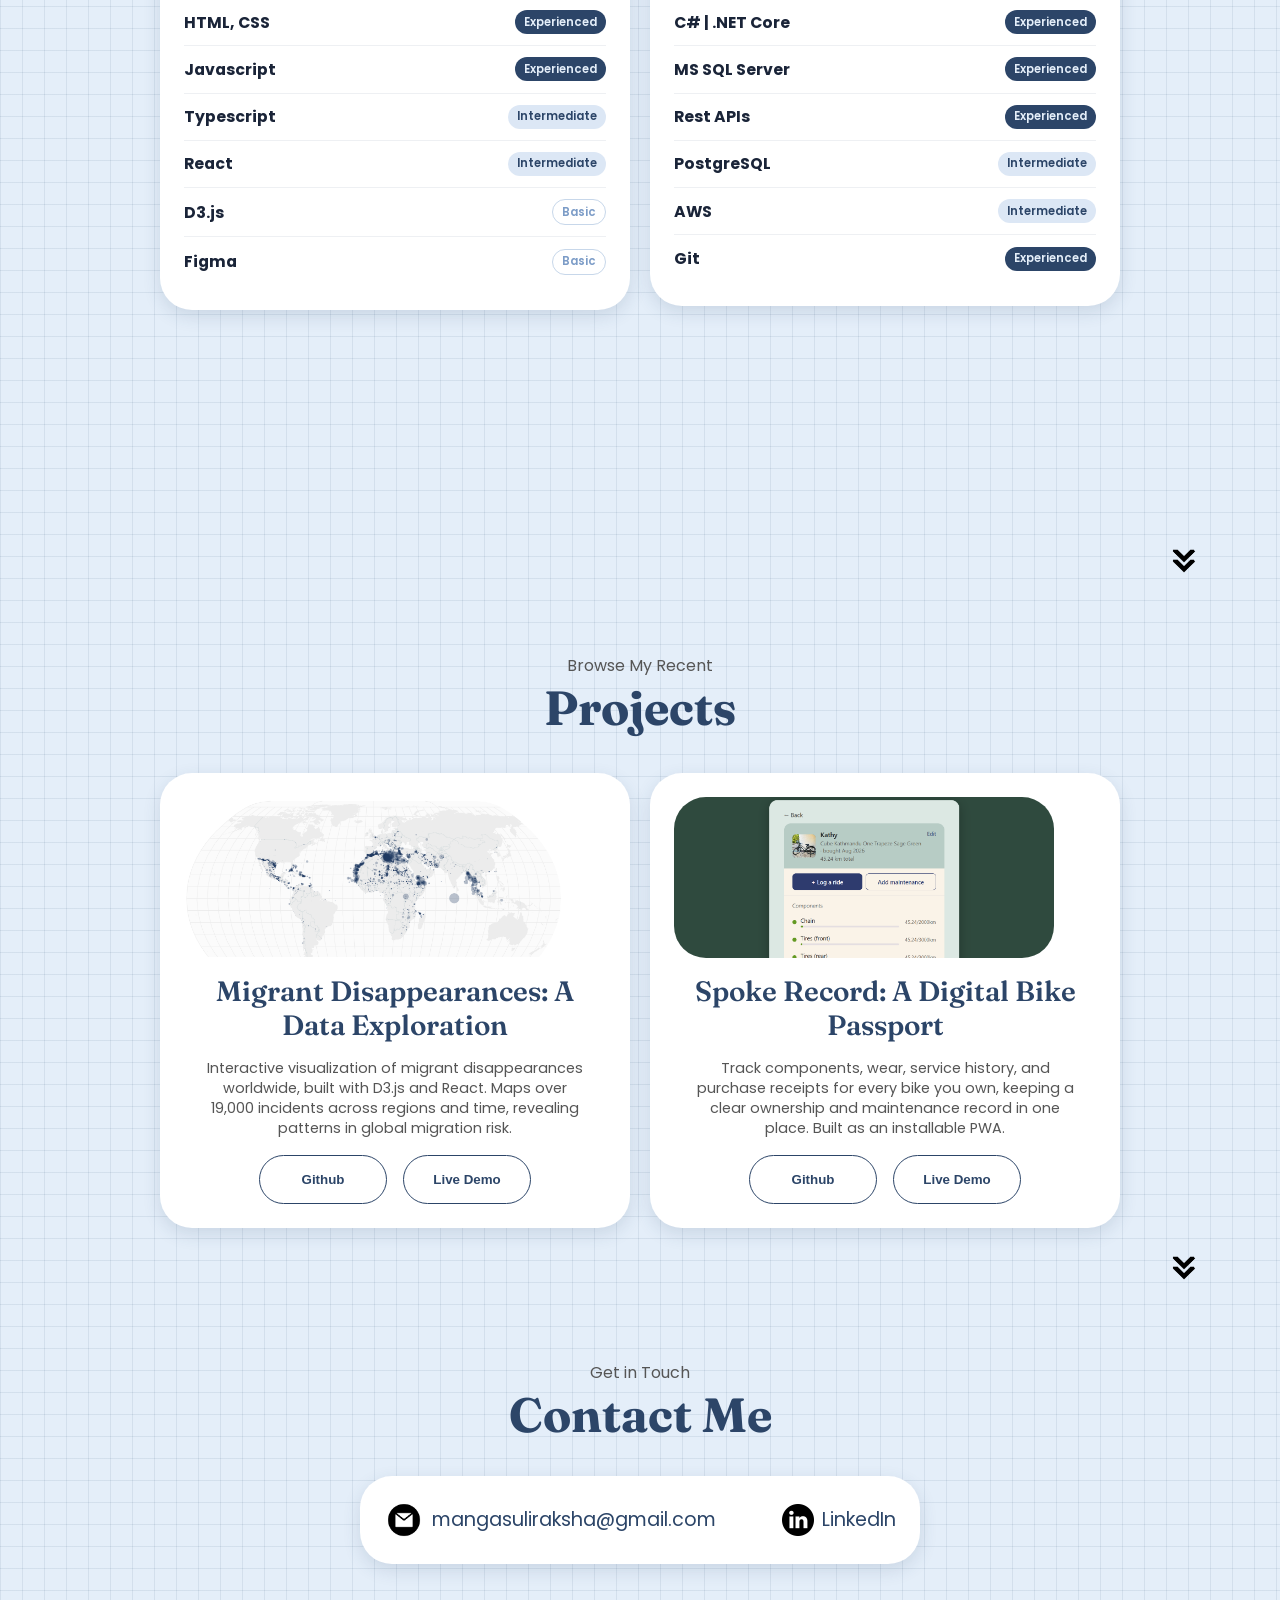
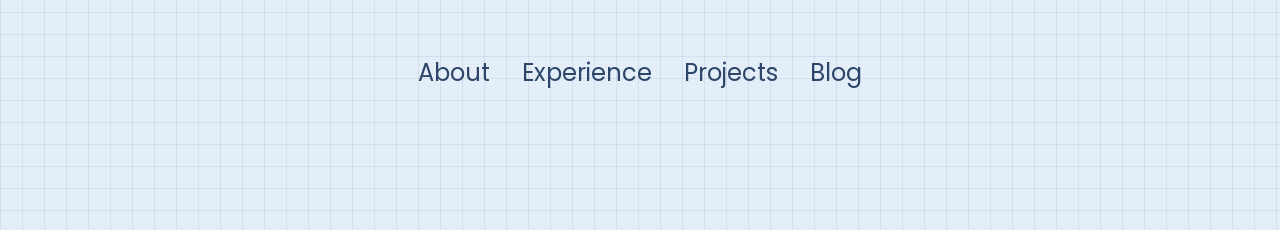
==== commit 33ba0752: "portfolio site redesign changes" ====
--- a/index.html
+++ b/index.html
@@ -4,13 +4,17 @@
     <meta charset="UTF-8">
     <meta name="viewport" content="width=device-width, initial-scale=1.0">
     <title>My portfolio</title>
+    <link rel="icon" href="favicon.svg" type="image/svg+xml"/>
+    <link rel="icon" href="favicon-32.png" sizes="32x32" type="image/png"/>
+    <link rel="apple-touch-icon" href="apple-touch-icon.png"/>
     <link rel="stylesheet" href="style.css"/>
     <link rel="stylesheet" href="mediaqueries.css"/>
     <link rel="preconnect" href="https://fonts.googleapis.com">
     <link rel="preconnect" href="https://fonts.gstatic.com" crossorigin>
-    <link href="https://fonts.googleapis.com/css2?family=Poppins:wght@300;400;500;600&display=swap" rel="stylesheet">
+    <link href="https://fonts.googleapis.com/css2?family=Poppins:wght@300;400;500;600&family=Fraunces:wght@500;600;700&display=swap" rel="stylesheet">
 </head>
 <body>
+    <div class="cursor-glow" id="cursor-glow"></div>
     <nav id="desktop-nav">
         <div class="logo">Raksha</div>
         <div class="nav-links">
@@ -47,7 +51,7 @@
         <div class="section-text">
             <p class="section-text-p1">Hello, I'm</p>
             <h1 class="title">Raksha Mangasuli</h1>
-            <p class="section-text-p2">Fullstack Developer</p>
+            <p class="section-text-p2">Web Developer diving deep into UI/UX</p>
 
             <div class="btn-container">
             <button
@@ -56,7 +60,7 @@
                     Download CV </button>
             <button
                 class="btn btn-color-1"
-                onclick="location.href='./#contact'">
+                onclick="document.getElementById('contact').scrollIntoView({behavior:'smooth'})">
                     Contact Info </button>
             </div>
             <div id="socials-container">
@@ -76,12 +80,17 @@
 
         </div> 
         
+        <img src="./assets/arrow.png" 
+        alt="Arrow icon"
+        class="icon arrow"
+        onclick="document.getElementById('about').scrollIntoView({behavior:'smooth'})"
+        />
     </section>
     <section id="about">
         <p class = "section-text-p1"> Get to know more</p>
         <h1 class="title">About Me</h1>
         <div class="section-container">
-            <div class="section-pic-container">
+            <div class="about-pic-container">
                 <img
                 src="./assets/about_pic.png"
                 alt="Profile picture"
@@ -89,8 +98,11 @@
                 />
             </div>
             <div class="about-details-container">
+                <div class="text-container">
+                    <p>Full stack web developer with 3+ years of experience spanning automotive marketing, agriculture R&D, and now healthcare community growth using UI/UX best practices. I build with two things in mind: ease of use first, aesthetics second. At university, I'm studying human-computer interaction and data visualization using web technologies, which ties in neatly with all of that. On the side, I ran a fashion blog for 1.5 years and a virtual running club, so building communities isn't new to me, it's second nature at this point. I've got more hobbies than I can keep track of: hiking, running, reading, writing (check out my blog!). Current obsession: cycling <3</p>
+                </div>
                 <div class="about-containers">
-                    <div class="details-container">
+                    <div class="about-card">
                         <img
                         src="./assets/experience.png"
                         alt="Experience icon"
@@ -100,7 +112,7 @@
                         <p> 3+ years <br /> Fullstack | React | .NET </p>
                     </div>
                 
-                    <div class="details-container">
+                    <div class="about-card">
                         <img
                         src="./assets/education.png"
                         alt="Education icon"
@@ -110,15 +122,12 @@
                         <p> International Information Systems MSc <br /> Computer Science BE</p>
                     </div>
                 </div>
-                <div class="text-container">
-                    <p>I've worked in Automotive marketing, Agriculture R&D, and now Healthcare community growth at Siemens Healthineers, with global cross-functional teams. Currently exploring digital transformation and data visualization in my Master's. Also ran a personal blog for 1.5 years during my Bachelor's.</p>
-                </div>
             </div>
         </div>
         <img src="./assets/arrow.png" 
         alt="Arrow icon"
         class="icon arrow"
-        onclick="location.href='./#experience'"
+        onclick="document.getElementById('experience').scrollIntoView({behavior:'smooth'})"
         />
     </section>
     <section id="experience">
@@ -129,144 +138,59 @@
                 <div class="details-container">
                     <h2 class="experience-sub-title">Frontend development</h2>
                     <div class="article-container">
-                        <article>
-                            <img
-                            src="./assets/checkmark.png"
-                            alt="Experience icon"
-                            class="icon"
-                            />
-                            <div>
-                                <h3>HTML, CSS</h3>
-                                <p>Experienced</p>
-                            </div>
-                        </article>
-                        <article>
-                            <img
-                            src="./assets/checkmark.png"
-                            alt="Experience icon"
-                            class="icon"
-                            />
-                            <div>
-                                <h3>Javascript</h3>
-                                <p>Experienced</p>
-                            </div>
-                        </article>
-                        <article>
-                            <img
-                            src="./assets/checkmark.png"
-                            alt="Experience icon"
-                            class="icon"
-                            />
-                            <div>
-                                <h3>Typescript</h3>
-                                <p>Intermediate</p>
-                            </div>
-                        </article>
-                        <article>
-                            <img
-                            src="./assets/checkmark.png"
-                            alt="Experience icon"
-                            class="icon"
-                            />
-                            <div>
-                                <h3>React</h3>
-                                <p>Intermediate</p>
-                            </div>
-                        </article>
-                        <article>
-                            <img
-                            src="./assets/checkmark.png"
-                            alt="Experience icon"
-                            class="icon"
-                            />
-                            <div>
-                                <h3>D3.js</h3>
-                                <p>Basic</p>
-                            </div>
-                        </article>
-                        <article>
-                            <img
-                            src="./assets/checkmark.png"
-                            alt="Experience icon"
-                            class="icon"
-                            />
-                            <div>
-                                <h3>Figma</h3>
-                                <p>Basic</p>
-                            </div>
-                        </article>
+                        <div class="skill-row">
+                            <span class="skill-name">HTML, CSS</span>
+                            <span class="level-badge experienced">Experienced</span>
+                        </div>
+                        <div class="skill-row">
+                            <span class="skill-name">Javascript</span>
+                            <span class="level-badge experienced">Experienced</span>
+                        </div>
+                        <div class="skill-row">
+                            <span class="skill-name">Typescript</span>
+                            <span class="level-badge intermediate">Intermediate</span>
+                        </div>
+                        <div class="skill-row">
+                            <span class="skill-name">React</span>
+                            <span class="level-badge intermediate">Intermediate</span>
+                        </div>
+                        <div class="skill-row">
+                            <span class="skill-name">D3.js</span>
+                            <span class="level-badge basic">Basic</span>
+                        </div>
+                        <div class="skill-row">
+                            <span class="skill-name">Figma</span>
+                            <span class="level-badge basic">Basic</span>
+                        </div>
                     </div>
                 </div>
                 <div class="details-container">
                     <h2 class="experience-sub-title">Backend development</h2>
                     <div class="article-container">
-                        <article>
-                            <img
-                            src="./assets/checkmark.png"
-                            alt="Experience icon"
-                            class="icon"
-                            />
-                            <div>
-                                <h3>C# | .NET Core</h3>
-                                <p>Experienced</p>
-                            </div>
-                        </article>
-                        <article>
-                            <img
-                            src="./assets/checkmark.png"
-                            alt="Experience icon"
-                            class="icon"
-                            />
-                            <div>
-                                <h3>MS SQL Server</h3>
-                                <p>Experienced</p>
-                            </div>
-                        </article>
-                        <article>
-                            <img
-                            src="./assets/checkmark.png"
-                            alt="Experience icon"
-                            class="icon"
-                            />
-                            <div>
-                                <h3>Rest APIs</h3>
-                                <p>Experienced</p>
-                            </div>
-                        </article>
-                        <article>
-                            <img
-                            src="./assets/checkmark.png"
-                            alt="Experience icon"
-                            class="icon"
-                            />
-                            <div>
-                                <h3>PostgreSQL</h3>
-                                <p>Intermediate</p>
-                            </div>
-                        </article>
-                        <article>
-                            <img
-                            src="./assets/checkmark.png"
-                            alt="Experience icon"
-                            class="icon"
-                            />
-                            <div>
-                                <h3>AWS</h3>
-                                <p>Intermediate</p>
-                            </div>
-                        </article>
-                        <article>
-                            <img
-                            src="./assets/checkmark.png"
-                            alt="Experience icon"
-                            class="icon"
-                            />
-                            <div>
-                                <h3>Git</h3>
-                                <p>Experienced</p>
-                            </div>
-                        </article>
-                     
+                        <div class="skill-row">
+                            <span class="skill-name">C# | .NET Core</span>
+                            <span class="level-badge experienced">Experienced</span>
+                        </div>
+                        <div class="skill-row">
+                            <span class="skill-name">MS SQL Server</span>
+                            <span class="level-badge experienced">Experienced</span>
+                        </div>
+                        <div class="skill-row">
+                            <span class="skill-name">Rest APIs</span>
+                            <span class="level-badge experienced">Experienced</span>
+                        </div>
+                        <div class="skill-row">
+                            <span class="skill-name">PostgreSQL</span>
+                            <span class="level-badge intermediate">Intermediate</span>
+                        </div>
+                        <div class="skill-row">
+                            <span class="skill-name">AWS</span>
+                            <span class="level-badge intermediate">Intermediate</span>
+                        </div>
+                        <div class="skill-row">
+                            <span class="skill-name">Git</span>
+                            <span class="level-badge experienced">Experienced</span>
+                        </div>
                     </div>
                 </div>
             </div>
@@ -274,7 +198,7 @@
         <img src="./assets/arrow.png" 
         alt="Arrow icon"
         class="icon arrow"
-        onclick="location.href='./#projects'"
+        onclick="document.getElementById('projects').scrollIntoView({behavior:'smooth'})"
         />
     </section>
     <section id="projects">
@@ -361,7 +285,7 @@
         <img src="./assets/arrow.png" 
         alt="Arrow icon"
         class="icon arrow"
-        onclick="location.href='./#blog'"
+        onclick="document.getElementById('contact').scrollIntoView({behavior:'smooth'})"
         />
     </section>
     <section id="contact">
--- a/style.css
+++ b/style.css
@@ -7,6 +7,11 @@
 
 body{
     font-family: "Poppins", sans-serif;
+    background-color: #E4EEF9;
+    background-image:
+      linear-gradient(rgba(44,69,104,0.09) 1px, transparent 1px),
+      linear-gradient(90deg, rgba(44,69,104,0.09) 1px, transparent 1px);
+    background-size: 22px 22px;
 }
 
 html{
@@ -40,20 +45,22 @@
 }
 
 a{
-    color: black;
+    color: #2C4568;
     text-decoration: none;
     text-decoration-color: white;
 }
 
 a:hover {
-    color: grey;
+    color: #6E9BC9;
     text-decoration: underline;
     text-underline-offset: 1rem;
-    text-decoration-color: rgb(181,181,181);
+    text-decoration-color: #A9CCEE;
 }
 
 .logo{
     font-size: 2rem;
+    font-family: "Fraunces", serif;
+    color: #2C4568;
 }
 
 .logo:hover{
@@ -80,7 +87,7 @@
 .hamburger-icon span{
     width: 100%;
     height: 2px;
-    background-color: black;
+    background-color: #2C4568;
     transition: all 0.3 ease-in-out;
 }
 
@@ -100,7 +107,7 @@
     padding: 10px;
     text-align: center;
     font-size: 1.5rem;
-    color: black;
+    color: #2C4568;
     text-decoration: none;
     transition: all 0.3 ease-in-out;
 }
@@ -150,7 +157,10 @@
     display: flex;
     justify-content: center;
     gap: 5rem;
-    height: 80vh;
+    height: auto;
+    padding-bottom: 32px;
+    position: relative;
+    z-index: 2;
 }
 
 .section-pic-container{
@@ -173,13 +183,20 @@
     text-align: center;
 }
 .section-text-p2{ 
-    font-size: 1.75rem;
+    font-size: 1.3rem;
     margin-bottom: 1rem;
+    color: #4d6a8a;
 }
 
 .title{
     font-size: 3rem;
     text-align: center;
+    font-family: "Fraunces", serif;
+    color: #2C4568;
+}
+#profile .title{
+    color: #1A2438;
+    margin-bottom: 0.4rem;
 }
 #socials-container{
     display: flex;
@@ -213,7 +230,7 @@
 
 .btn-color-1, 
 .btn-color-2{
-    border: rgb(53,53,53) 0.1rem solid;
+    border: #2C4568 0.1rem solid;
 }
 
 .btn-color-1:hover, 
@@ -223,33 +240,40 @@
 
 .btn-color-1,
 .btn-color-2:hover{
-    background: rgb(53, 53, 53);
-    color: white;
+    background: #2C4568;
+    color: #E4EEF9;
 }
 
 .btn-color-1:hover{
-    background: rgb(0,0,0);
+    background: #1c2f47;
 }
 
 .btn-color-2{
     background: none;
+    color: #2C4568;
 }
 
 .btn-color-2:hover{
-    border: rgb(255, 255, 255) 0.1rem solid;
-
+    border: #2C4568 0.1rem solid;
+    color: #E4EEF9;
 }
 
 /* ABOUT SECTION */
 
 #about{
     position: relative;
+    height: auto;
+    padding-top: 128px;
+    padding-bottom: 96px;
+}
+#about .title{
+    margin-bottom: 44px;
 }
 
 .about-containers{
-    gap: 2rem;
-    margin-bottom: 2rem;
-    margin-top: 2rem;
+    gap: 1.25rem;
+    margin-bottom: 0;
+    margin-top: 1.25rem;
     justify-content: center;
     flex-direction: row;
     align-items: flex-start;
@@ -258,6 +282,8 @@
 .about-details-container{
     justify-content: center;
     flex-direction: column;
+    flex: 1;
+    max-width: 700px;
 }
 
 .about-containers,
@@ -265,7 +291,10 @@
     display: flex;
 }
 
-.about-pic{
+.about_pic{
+    width: 100%;
+    height: 100%;
+    object-fit: cover;
     border-radius: 2rem;
 }
 
@@ -273,6 +302,10 @@
     position: absolute;
     right: -5rem;
     bottom: 2.5rem;
+    z-index: 5;
+}
+#profile .arrow{
+    bottom: -3rem;
 }
 
 .details-container{
@@ -280,39 +313,75 @@
     flex: 1;
     background: white;
     border-radius: 2rem;
-    border: rgb(53,53,53) 0.1rem solid;
-    border-color: rgb(163,163,163);
-    text-align: center;
-}
-
-.details-container .icon{
+    border: none;
+    box-shadow: 0 6px 18px rgba(44,69,104,0.14);
+    text-align: center;
+}
+
+/* About Me cards only (Experience / Education) — fixed equal width */
+.about-card{
+    padding: 0.6rem 1rem;
+    flex: 0 0 190px;
+    width: 190px;
+    background: white;
+    border-radius: 1rem;
+    border: none;
+    box-shadow: 0 4px 12px rgba(44,69,104,0.12);
+    text-align: center;
+}
+
+.about-card h3{
+    font-size: 1rem;
+    margin: 0.15rem 0;
+    color: #1A2438;
+}
+
+.about-card p{
+    font-size: 0.85rem;
+    line-height: 1.35;
+}
+
+.about-card .icon{
     cursor: default;
+    height: 1.3rem;
+    filter: invert(20%) sepia(22%) saturate(1382%) hue-rotate(174deg) brightness(94%) contrast(88%);
+}
+
+/* Scoped to this paragraph; the global p rule (grey) would otherwise apply */
+.text-container p{
+    color: #000000;
+    font-size: 0.92rem;
+    line-height: 1.5;
 }
 .section-container{
     gap: 4rem;
-    height: 80%;
-}
-
-.section-pic-container{
-    height: 400px;
-    width: 400px;
-    margin: auto 0;
+    height: auto;
+}
+
+.about-pic-container{
+    width: 320px;
+    height: 380px;
+    align-self: center;
+    margin: 0;
 }
 
 /*EXPERIENCE SECTION*/
 
 #experience{
     position: relative;
+    padding-bottom: 96px;
 }
 
 .experience-sub-title{
-    color: rgb(85, 85, 85);
+    color: #2C4568;
+    font-family: "Fraunces", serif;
     font-weight: 600;
     font-size: 1.75rem;
     margin-bottom: 2rem;
 }
 
 .experience-details-container{
+    margin-top: 1rem;
     display: flex;
     justify-content: center;
     flex-direction: column;
@@ -320,36 +389,65 @@
 
 .article-container{
     display: flex;
-    text-align: initial;
-    flex-wrap: wrap;
-    flex-direction: row;
-    gap: 2.5rem;
-    justify-content: space-around;
-    align-items: flex-start;
-}
-
-.article-container article {
-    display: flex;
-    width: 10rem;
-    gap: 0.5rem;
+    flex-direction: column;
+    width: 100%;
+}
+
+.skill-row{
+    display: flex;
     align-items: center;
-    flex-direction: column;
-    text-align: center;
-}
-
-.article-icon{
-    cursor: default;
+    justify-content: space-between;
+    gap: 1rem;
+    padding: 0.7rem 0;
+    border-bottom: 1px solid rgba(44,69,104,0.08);
+    text-align: left;
+}
+
+.skill-row:last-child{
+    border-bottom: none;
+}
+
+.skill-name{
+    font-weight: 700;
+    color: #1A2438;
+    font-size: 0.98rem;
+}
+
+.level-badge{
+    font-size: 0.72rem;
+    font-weight: 600;
+    padding: 0.3em 0.8em;
+    border-radius: 999px;
+    white-space: nowrap;
+}
+
+.level-badge.experienced{
+    background: #2C4568;
+    color: #E4EEF9;
+}
+
+.level-badge.intermediate{
+    background: #DCE7F5;
+    color: #2C4568;
+}
+
+.level-badge.basic{
+    background: transparent;
+    color: #7C9CC7;
+    border: 1.5px solid #C7D7EA;
 }
 
 /*PROJECTS SECTION */
 
 #projects{
     position: relative;
+    padding-bottom: 96px;
 }
 
 .color-container{
-    border-color: rgb(163,163,163);
-    background: rgb(250,250,250);
+    border: none;
+    box-shadow: 0 6px 18px rgba(44,69,104,0.14);
+    background: #FFFFFF;
 }
 
 .project-img{
@@ -360,7 +458,8 @@
 
 .project-title{
     margin: 1rem;
-    color: black;
+    color: #2C4568;
+    font-family: "Fraunces", serif;
 }
 
 .project-description{
@@ -371,8 +470,8 @@
 }
 
 .project-btn{
-    color: black;
-    border-color: rgb(163,163,163);
+    color: #2C4568;
+    border-color: #2C4568;
 }
 
 /* BLOG */
@@ -393,7 +492,9 @@
 }
 
 .blog-card {
-    border: rgb(53, 53, 53) 0.1rem solid;
+    border: none;
+    background: white;
+    box-shadow: 0 6px 18px rgba(44,69,104,0.14);
     border-radius: 1rem;
     padding: 1.5rem;
     display: flex;
@@ -403,7 +504,7 @@
 }
 
 .blog-card:hover {
-    box-shadow: 0 4px 20px rgba(0, 0, 0, 0.1);
+    box-shadow: 0 10px 26px rgba(44,69,104,0.2);
     transform: translateY(-4px);
 }
 
@@ -419,8 +520,9 @@
 }
 
 .blog-tag {
-    background: rgb(53, 53, 53);
-    color: white;
+    background: #2C4568;
+    color: #E4EEF9;
+    font-family: "SFMono-Regular", Consolas, "Liberation Mono", Menlo, monospace;
     font-size: 0.75rem;
     padding: 0.2rem 0.75rem;
     border-radius: 2rem;
@@ -429,7 +531,8 @@
 
 .blog-title {
     font-size: 1.25rem;
-    color: black;
+    color: #2C4568;
+    font-family: "Fraunces", serif;
 }
 
 .blog-excerpt {
@@ -468,9 +571,9 @@
   display: flex;
   justify-content: center;
   border-radius: 2rem;
-  border: rgb(53, 53, 53) 0.1rem solid;
-  border-color: rgb(163, 163, 163);
-  background: (250, 250, 250);
+  border: none;
+  box-shadow: 0 6px 18px rgba(44,69,104,0.14);
+  background: #ffffff;
   margin: 2rem auto;
   padding: 0.5rem;
 }
@@ -573,4 +676,17 @@
 
 footer p{
     text-align: center;
-}+}
+/*CURSOR GLOW*/
+.cursor-glow{
+    position: fixed;
+    width: 180px;
+    height: 180px;
+    border-radius: 50%;
+    pointer-events: none;
+    background: radial-gradient(circle, rgba(169,204,238,0.5) 0%, transparent 70%);
+    transform: translate(-50%, -50%);
+    z-index: 1;
+    opacity: 0;
+    transition: opacity 300ms ease;
+}
--- a/mediaqueries.css
+++ b/mediaqueries.css
@@ -1,7 +1,6 @@
 @media screen and (max-width: 1400px) {
   #profile {
-    height: 83vh;
-    margin-bottom: 6rem;
+    height: auto;
   }
   .about-containers {
     flex-wrap: wrap;
@@ -53,8 +52,7 @@
     height: 40vh;
   }
   #profile {
-    height: 83vh;
-    margin-bottom: 0;
+    height: auto;
   }
   article {
     font-size: 1rem;
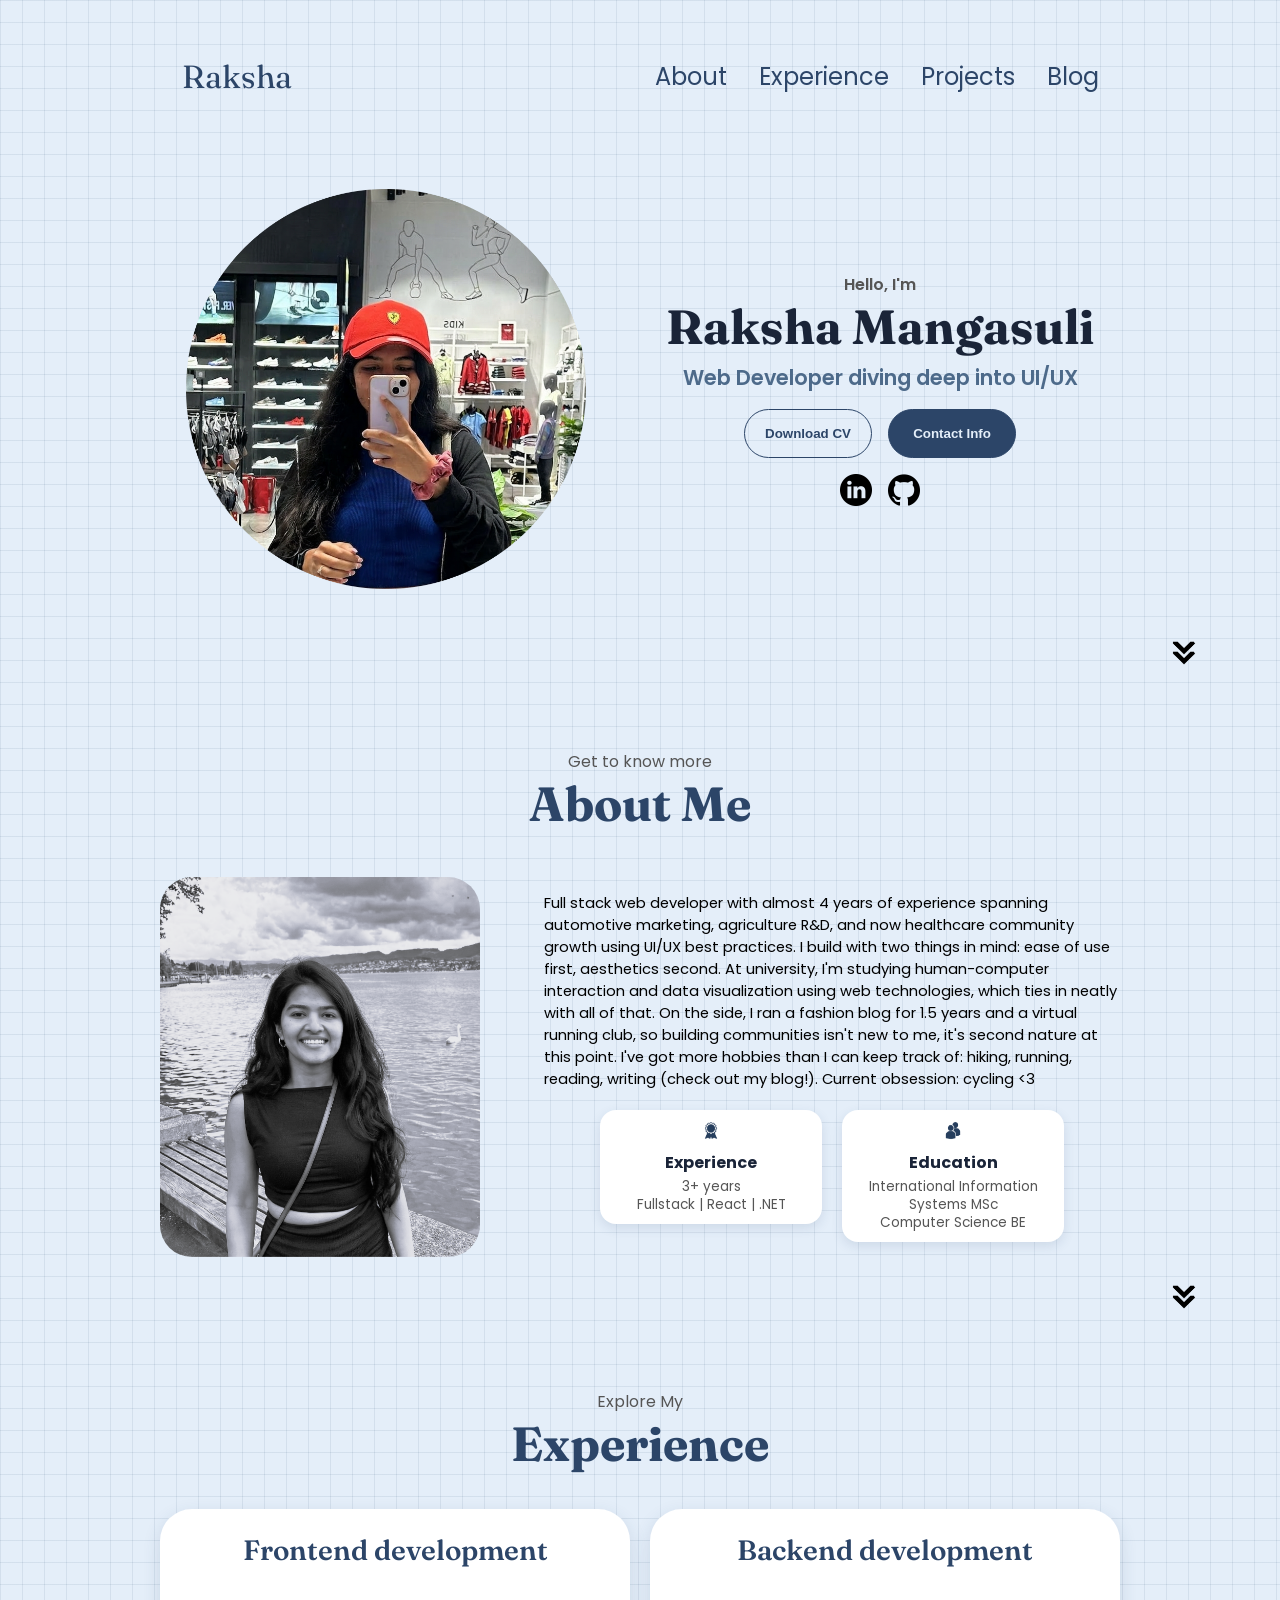
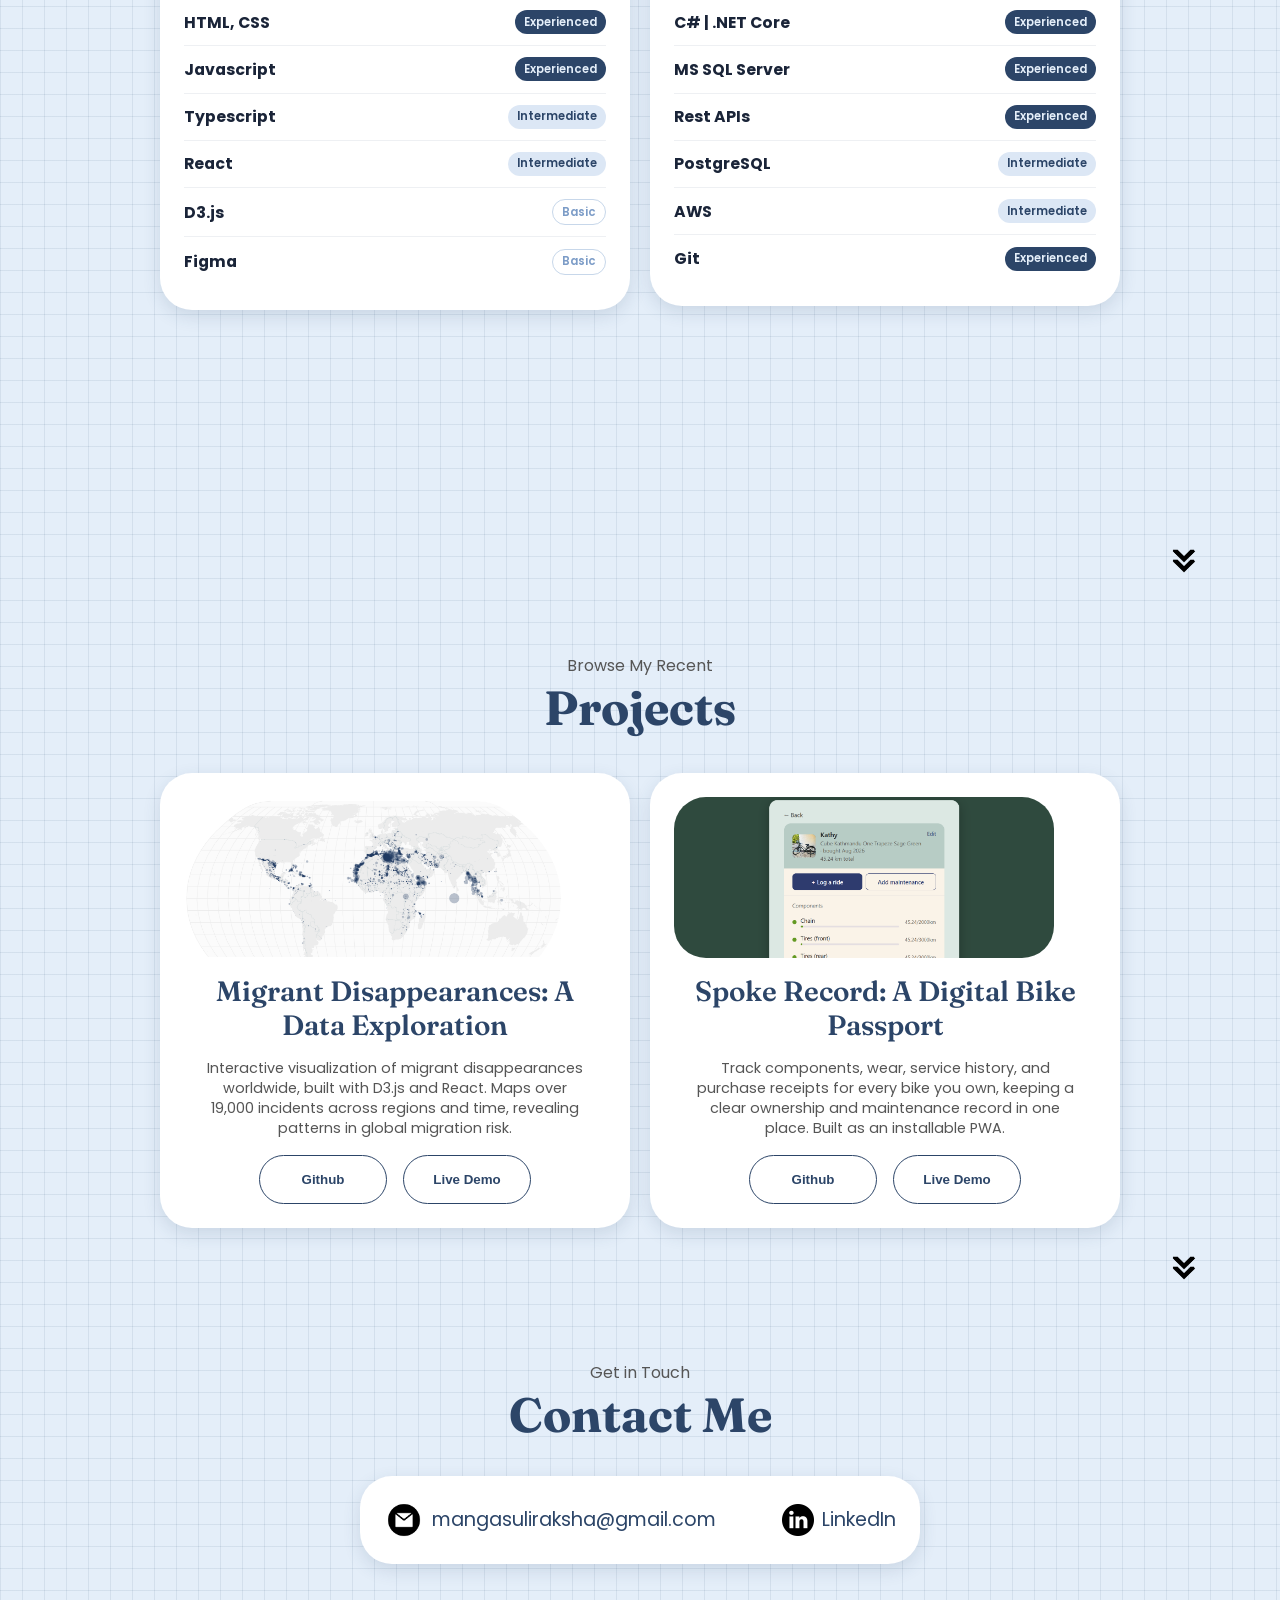
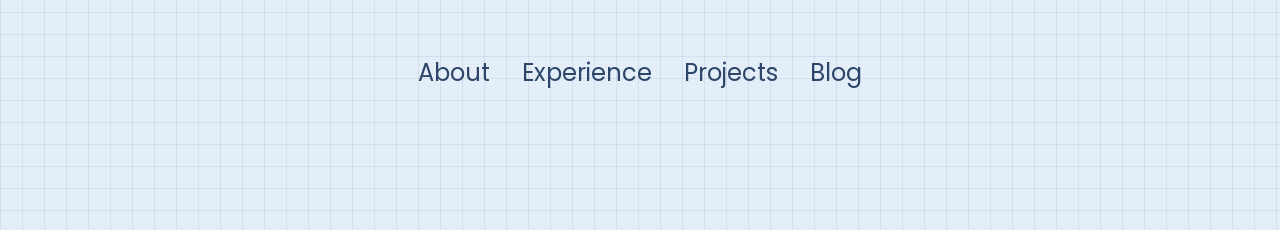
==== commit 3d00e45a: "cv update" ====
--- a/index.html
+++ b/index.html
@@ -56,7 +56,7 @@
             <div class="btn-container">
             <button
                 class="btn btn-color-2"
-                onclick="window.open('./assets/Raksha_CV.pdf')">
+                onclick="window.open('./assets/Raksha_S_CV_2026.pdf')">
                     Download CV </button>
             <button
                 class="btn btn-color-1"
@@ -99,7 +99,7 @@
             </div>
             <div class="about-details-container">
                 <div class="text-container">
-                    <p>Full stack web developer with 3+ years of experience spanning automotive marketing, agriculture R&D, and now healthcare community growth using UI/UX best practices. I build with two things in mind: ease of use first, aesthetics second. At university, I'm studying human-computer interaction and data visualization using web technologies, which ties in neatly with all of that. On the side, I ran a fashion blog for 1.5 years and a virtual running club, so building communities isn't new to me, it's second nature at this point. I've got more hobbies than I can keep track of: hiking, running, reading, writing (check out my blog!). Current obsession: cycling <3</p>
+                    <p>Full stack web developer with almost 4 years of experience spanning automotive marketing, agriculture R&D, and now healthcare community growth using UI/UX best practices. I build with two things in mind: ease of use first, aesthetics second. At university, I'm studying human-computer interaction and data visualization using web technologies, which ties in neatly with all of that. On the side, I ran a fashion blog for 1.5 years and a virtual running club, so building communities isn't new to me, it's second nature at this point. I've got more hobbies than I can keep track of: hiking, running, reading, writing (check out my blog!). Current obsession: cycling <3</p>
                 </div>
                 <div class="about-containers">
                     <div class="about-card">
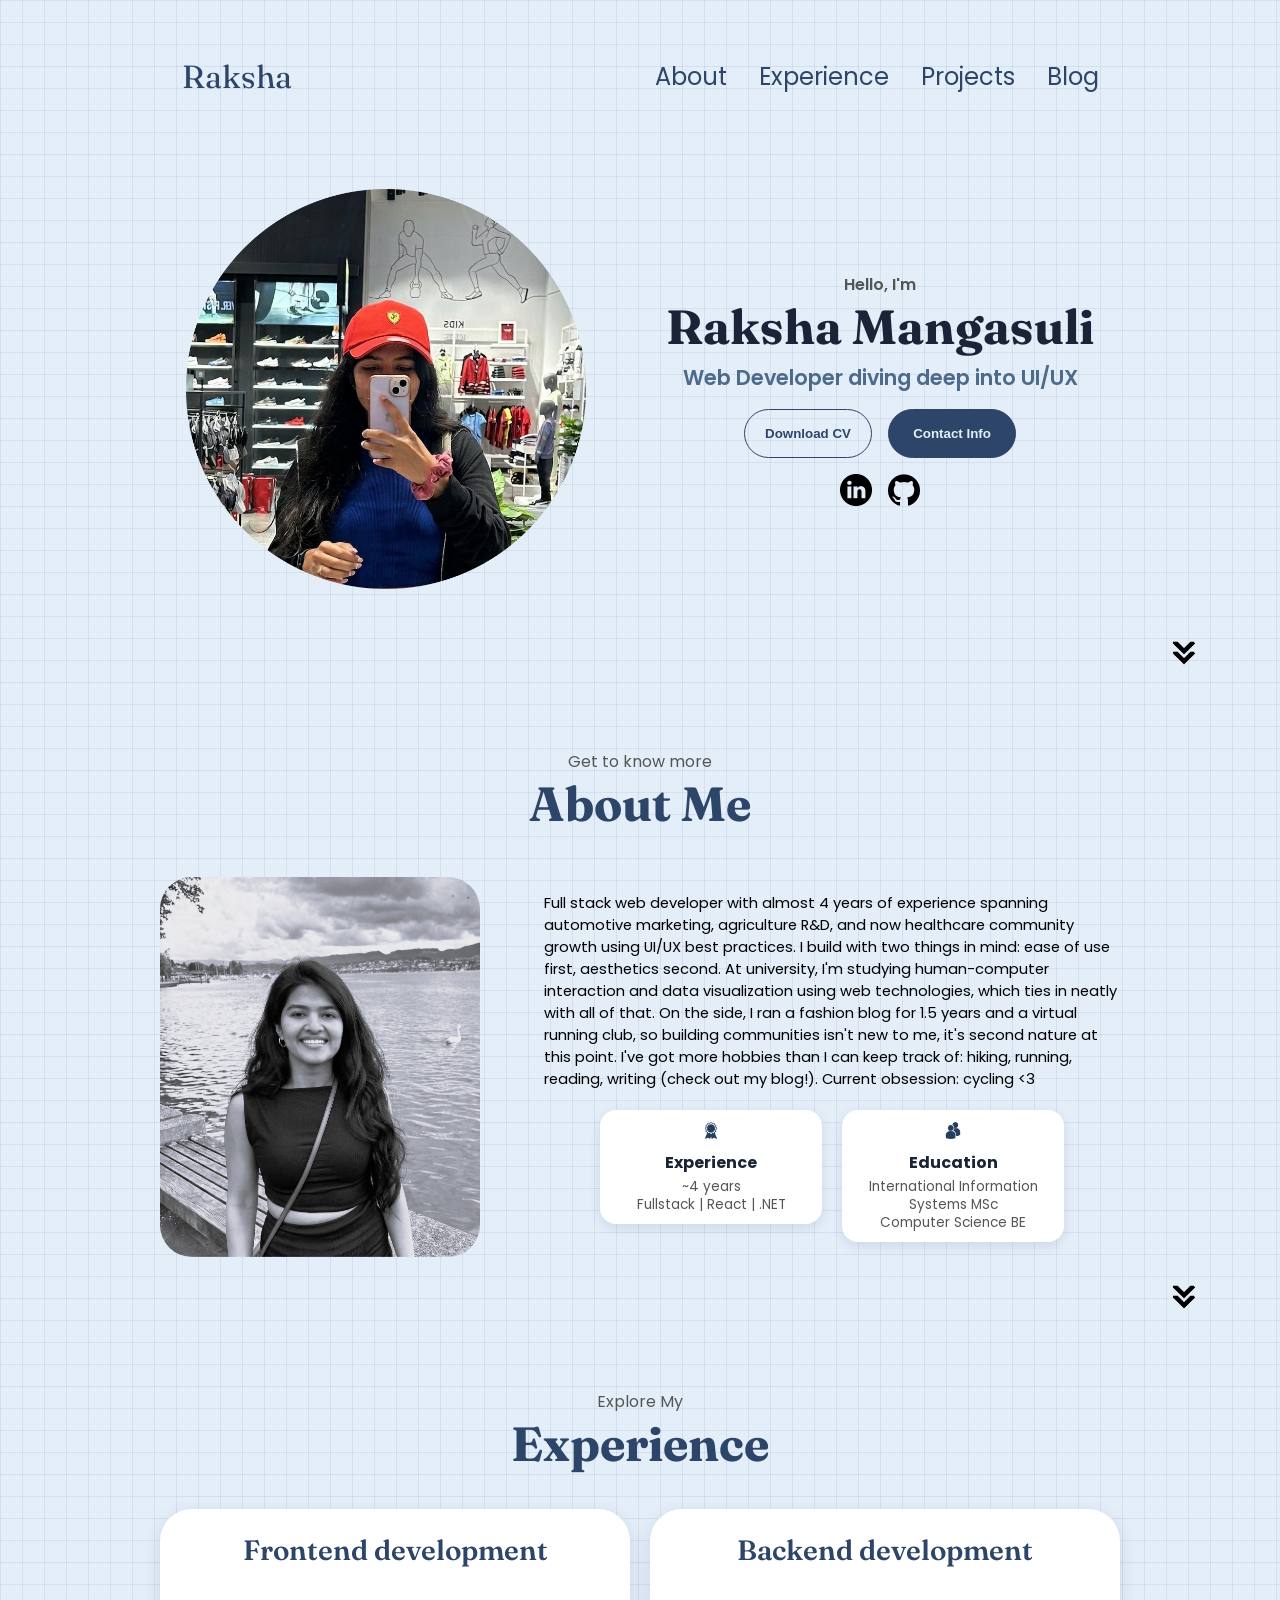
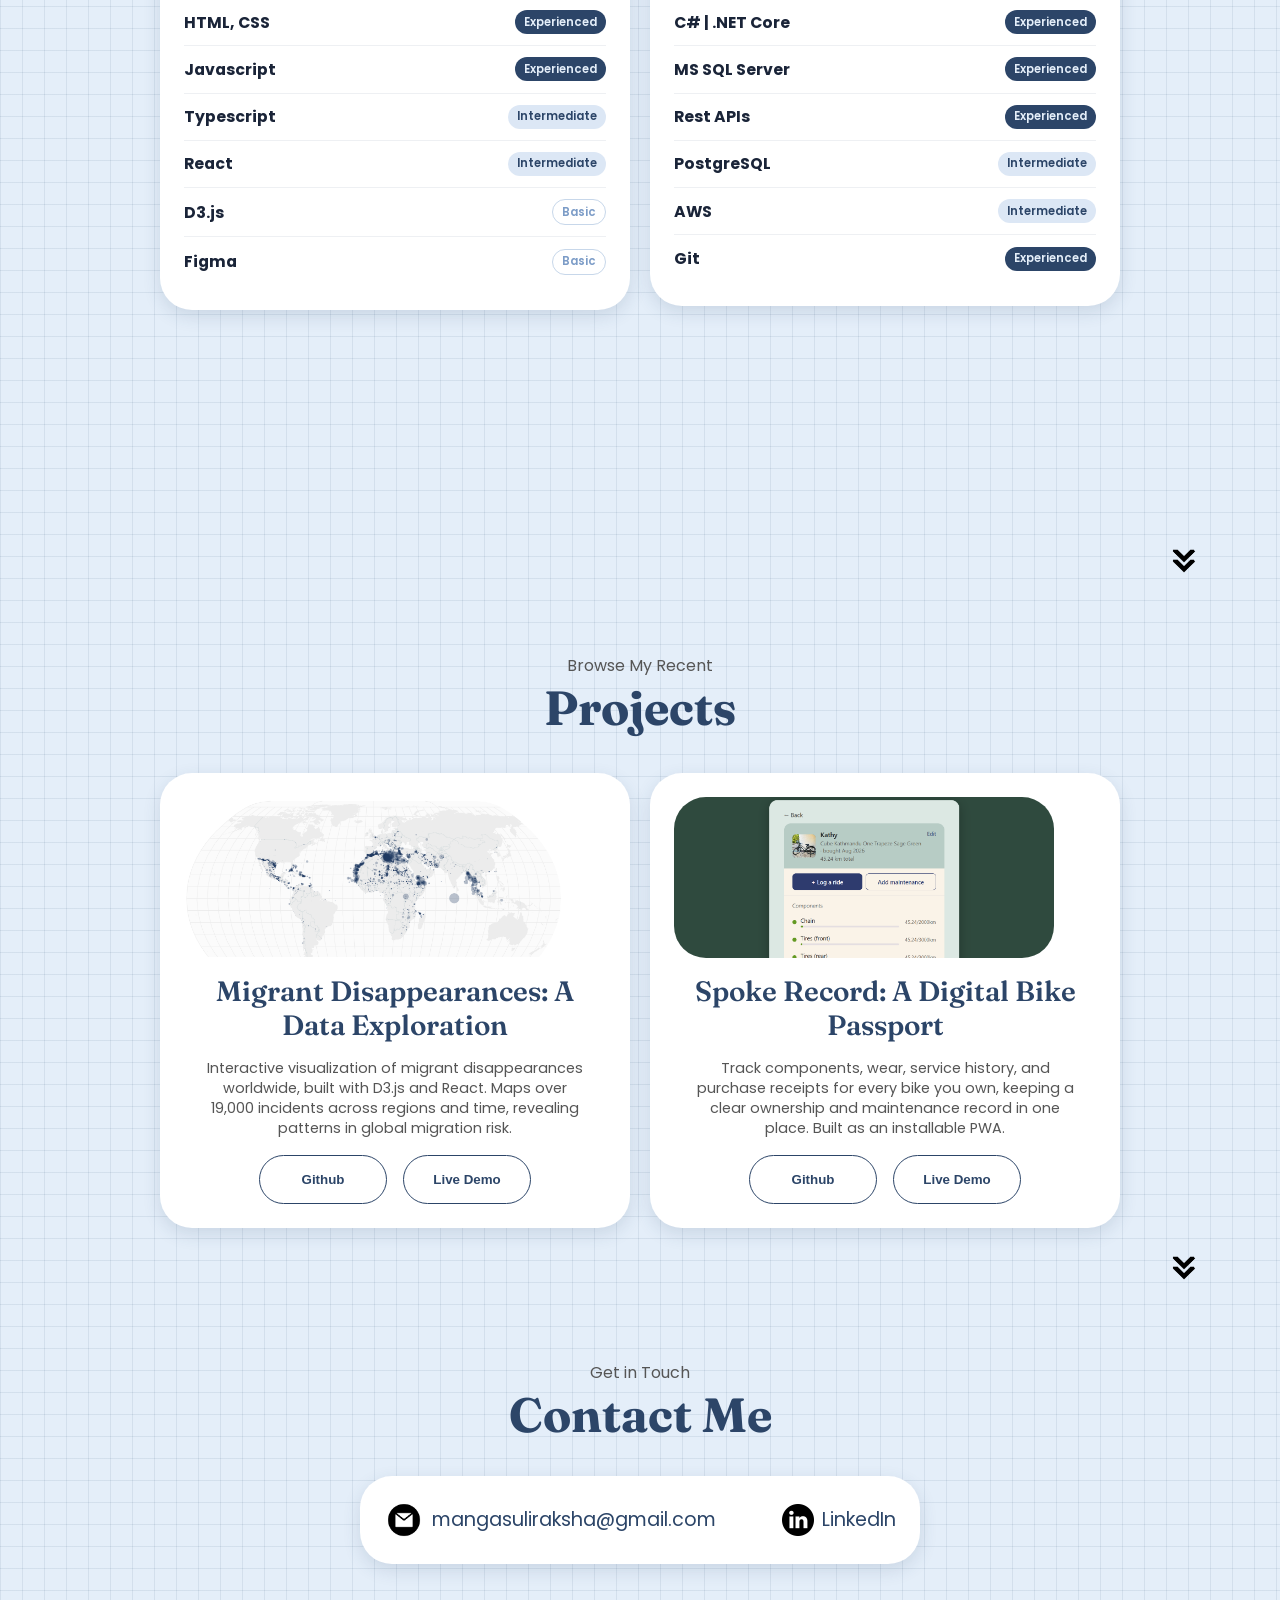
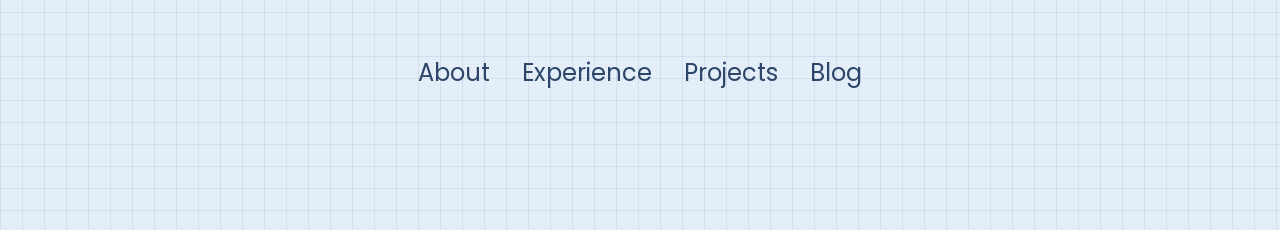
==== commit 5ddaf9dd: "small changes" ====
--- a/index.html
+++ b/index.html
@@ -109,7 +109,7 @@
                         class="icon"
                         />
                         <h3>Experience</h3>
-                        <p> 3+ years <br /> Fullstack | React | .NET </p>
+                        <p> ~4 years <br /> Fullstack | React | .NET </p>
                     </div>
                 
                     <div class="about-card">
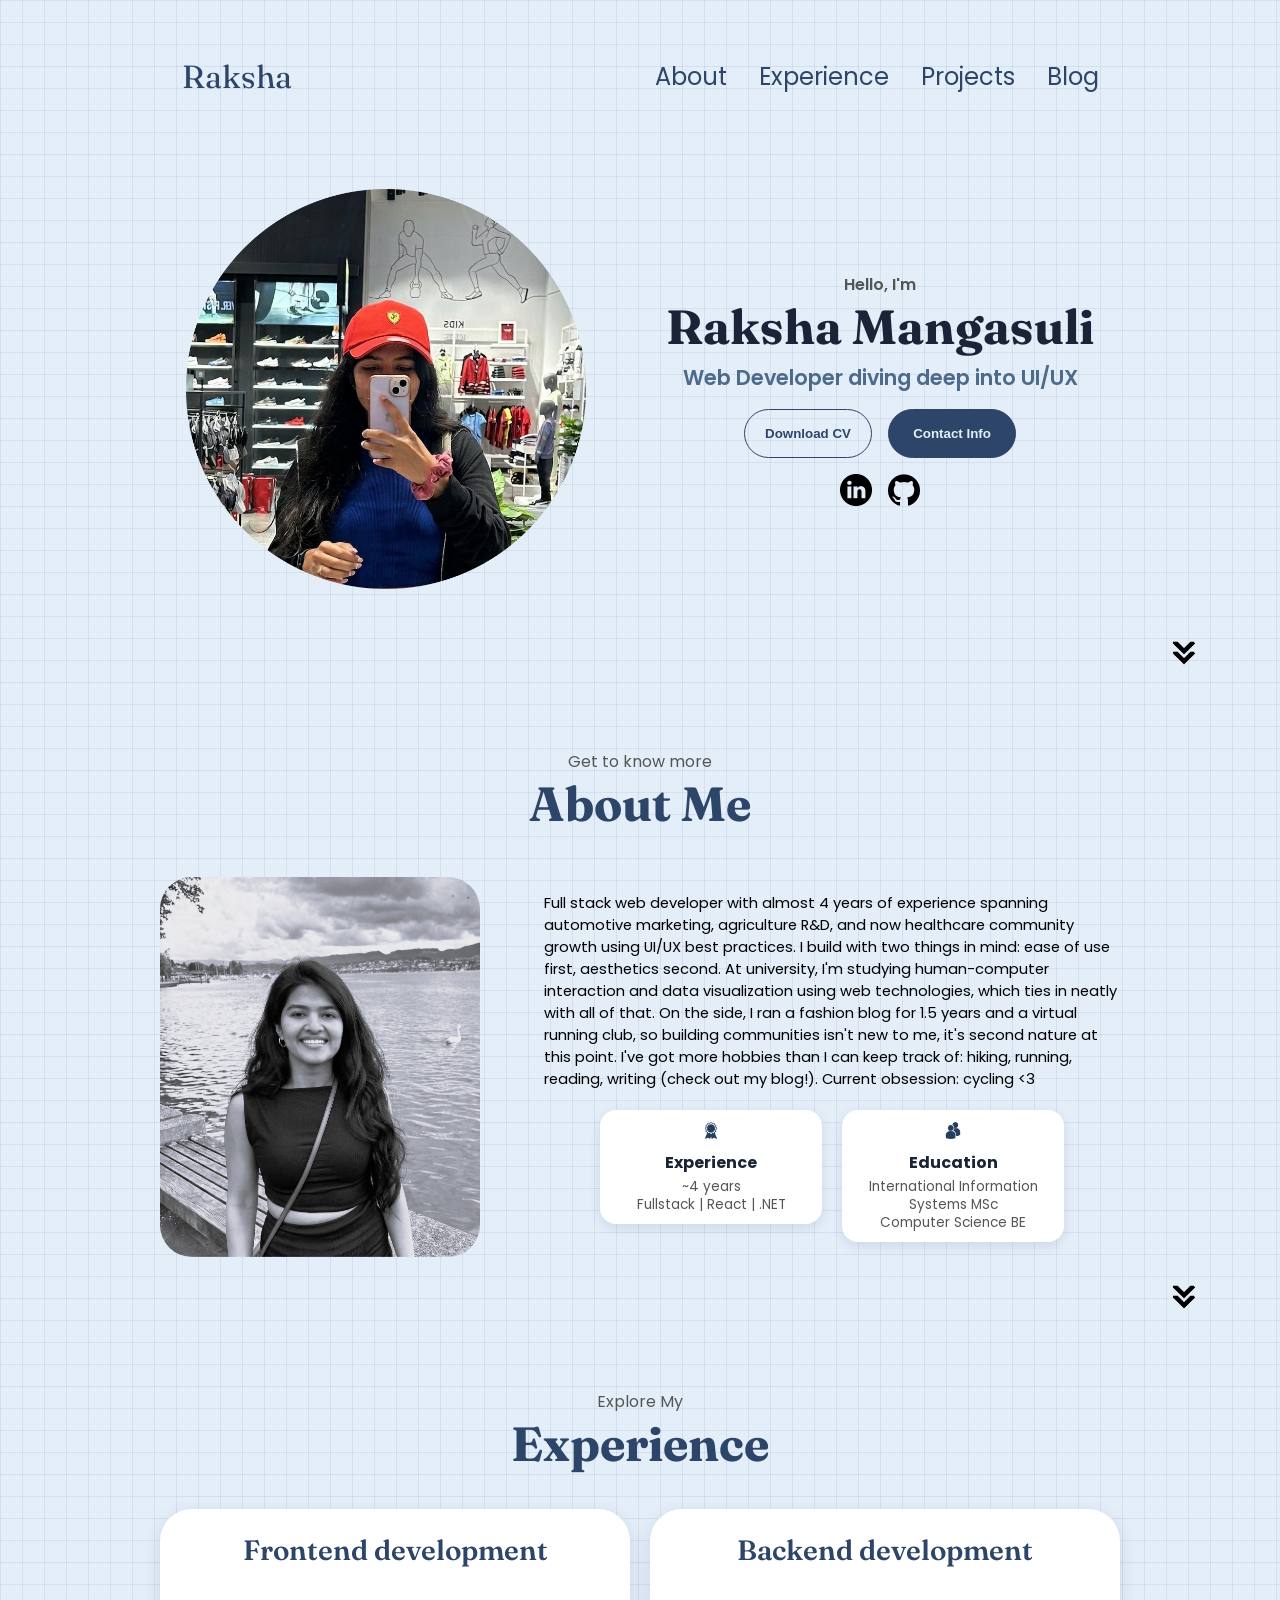
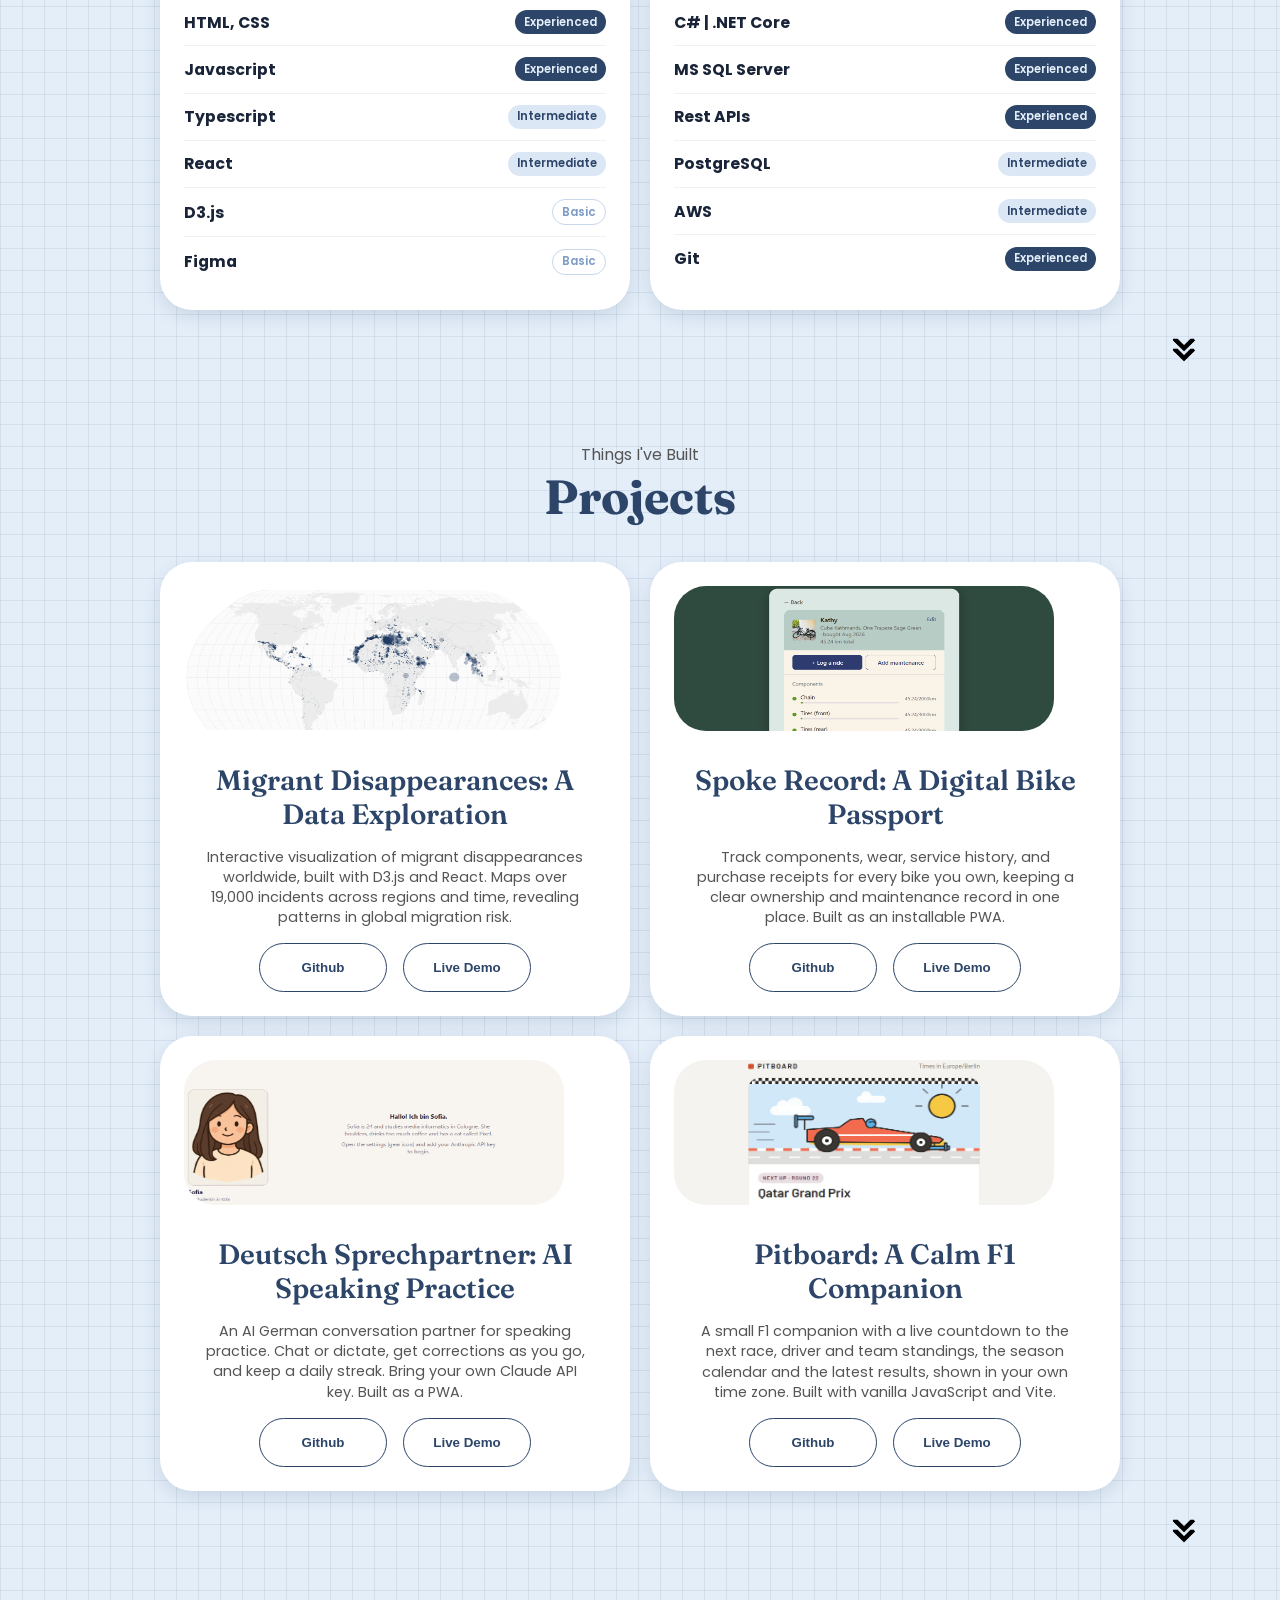
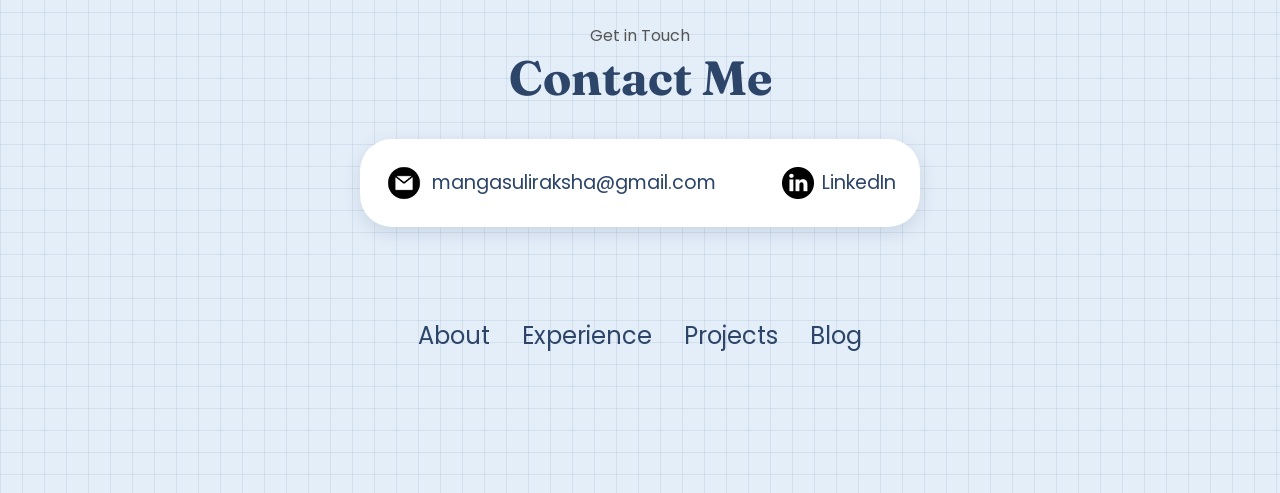
==== commit 567de12e: "added 2 projects, fixed layout" ====
--- a/index.html
+++ b/index.html
@@ -14,7 +14,9 @@
     <link href="https://fonts.googleapis.com/css2?family=Poppins:wght@300;400;500;600&family=Fraunces:wght@500;600;700&display=swap" rel="stylesheet">
 </head>
 <body>
+    <!-- CURSOR GLOW (disabled): uncomment to restore; also see script.js and style.css
     <div class="cursor-glow" id="cursor-glow"></div>
+    -->
     <nav id="desktop-nav">
         <div class="logo">Raksha</div>
         <div class="nav-links">
@@ -23,7 +25,7 @@
                 <li> <a href="#experience">Experience</a> </li>
                 <li> <a href="#projects">Projects</a> </li>
                 <!-- <li> <a href="#contact">Contact</a> </li> -->
-                <li> <a href="https://raksha-mangasuli.github.io/blog/" target="_blank">Blog</a> </li>
+                <li> <a href="https://raksha-mangasuli.github.io/blog/" target="_blank" rel="noopener noreferrer">Blog</a> </li>
             </ul>
         </div>
     </nav>
@@ -40,7 +42,7 @@
                 <li> <a href="#experience" onclick="toggleMenu()">Experience</a> </li>
                 <li> <a href="#projects" onclick="toggleMenu()">Projects</a> </li>
                 <!-- <li> <a href="#contact" onclick="toggleMenu()">Contact</a> </li> -->
-                <li> <a href="https://raksha-mangasuli.github.io/blog/" target="_blank">Blog</a> </li>
+                <li> <a href="https://raksha-mangasuli.github.io/blog/" target="_blank" rel="noopener noreferrer">Blog</a> </li>
             </div>
         </div>
     </nav>
@@ -56,7 +58,7 @@
             <div class="btn-container">
             <button
                 class="btn btn-color-2"
-                onclick="window.open('./assets/Raksha_S_CV_2026.pdf')">
+                onclick="window.open('./assets/Raksha_S_CV_2026.pdf', '_blank', 'noopener')">
                     Download CV </button>
             <button
                 class="btn btn-color-1"
@@ -68,13 +70,13 @@
             src="./assets/linkedin.png"
             alt="My LinkedIn profile"
             class="icon"
-            onclick="window.open('https://www.linkedin.com/in/raksha-mangasuli/', '_blank')"
+            onclick="window.open('https://www.linkedin.com/in/raksha-mangasuli/', '_blank', 'noopener')"
             />
             <img
             src="./assets/github.png"
             alt="My Github profile"
             class="icon"
-            onclick="window.open('https://github.com/raksha-mangasuli/', '_blank')"
+            onclick="window.open('https://github.com/raksha-mangasuli/', '_blank', 'noopener')"
             />
         </div>
 
@@ -202,7 +204,7 @@
         />
     </section>
     <section id="projects">
-        <p class="section-text-p1">Browse My Recent</p>
+        <p class="section-text-p1">Things I've Built</p>
         <h1 class="title">Projects</h1>
         <div class="experience-details-container">
             <div class="about-containers">
@@ -219,13 +221,13 @@
                 <div class="btn-container">
                     <button
                     class="btn btn-color-2 project-btn"
-                    onclick="location.href='https://github.com/raksha-mangasuli/missing_migrants_data_vis'"
+                    onclick="window.open('https://github.com/raksha-mangasuli/missing_migrants_data_vis', '_blank', 'noopener')"
                     >
                     Github
                     </button>
                     <button
                     class="btn btn-color-2 project-btn"
-                    onclick="location.href='https://raksha-mangasuli.github.io/missing_migrants_data_vis/'"
+                    onclick="window.open('https://raksha-mangasuli.github.io/missing_migrants_data_vis/', '_blank', 'noopener')"
                     >
                     Live Demo
                     </button>
@@ -244,42 +246,68 @@
                 <div class="btn-container">
                     <button
                     class="btn btn-color-2 project-btn"
-                    onclick="location.href='https://github.com/raksha-mangasuli/spoke-record'"
+                    onclick="window.open('https://github.com/raksha-mangasuli/spoke-record', '_blank', 'noopener')"
                     >
                     Github
                     </button>
                     <button
                     class="btn btn-color-2 project-btn"
-                    onclick="location.href='https://spoke-record.netlify.app/'"
+                    onclick="window.open('https://spoke-record.netlify.app/', '_blank', 'noopener')"
                     >
                     Live Demo
                     </button>
                 </div>
             </div>
-            <!-- <div class="details-container color-container">
+            <div class="details-container color-container">
                 <div class="article-container">
                     <img
-                    src="./assets/project-3.png"
-                    alt="Project 3"
+                    src="./assets/deutsch-sprechpartner.png"
+                    alt="Deutsch Sprechpartner"
                     class="project-img"
                     />
                 </div>
-                <h2 class="experience-sub-title project-title">Project Three</h2>
+                <h2 class="experience-sub-title project-title">Deutsch Sprechpartner: AI Speaking Practice</h2>
+                <p class="project-description">An AI German conversation partner for speaking practice. Chat or dictate, get corrections as you go, and keep a daily streak. Bring your own Claude API key. Built as a PWA.</p>
                 <div class="btn-container">
-                    <button 
-                    class="btn btn-color-2 project-btn"
-                    onclick="location.href='https://github.com/'"
+                    <button
+                    class="btn btn-color-2 project-btn"
+                    onclick="window.open('https://github.com/raksha-mangasuli/deutsch-sprechpartner', '_blank', 'noopener')"
                     >
                     Github
                     </button>
-                    <button 
-                    class="btn btn-color-2 project-btn"
-                    onclick="location.href='https://github.com/'"
+                    <button
+                    class="btn btn-color-2 project-btn"
+                    onclick="window.open('https://raksha-mangasuli.github.io/deutsch-sprechpartner/', '_blank', 'noopener')"
                     >
                     Live Demo
                     </button>
                 </div>
-            </div> -->
+            </div>
+            <div class="details-container color-container">
+                <div class="article-container">
+                    <img
+                    src="./assets/pitboard.png"
+                    alt="Pitboard"
+                    class="project-img"
+                    />
+                </div>
+                <h2 class="experience-sub-title project-title">Pitboard: A Calm F1 Companion</h2>
+                <p class="project-description">A small F1 companion with a live countdown to the next race, driver and team standings, the season calendar and the latest results, shown in your own time zone. Built with vanilla JavaScript and Vite.</p>
+                <div class="btn-container">
+                    <button
+                    class="btn btn-color-2 project-btn"
+                    onclick="window.open('https://github.com/raksha-mangasuli/pitboard', '_blank', 'noopener')"
+                    >
+                    Github
+                    </button>
+                    <button
+                    class="btn btn-color-2 project-btn"
+                    onclick="window.open('https://raksha-mangasuli.github.io/pitboard/', '_blank', 'noopener')"
+                    >
+                    Live Demo
+                    </button>
+                </div>
+            </div>
         </div>
         </div>
         <img src="./assets/arrow.png" 
@@ -341,7 +369,7 @@
             alt="LinkedIn icon"
             class="icon contact-icon"
           />
-          <p><a href="https://www.linkedin.com/in/raksha-mangasuli/">LinkedIn</a></p>
+          <p><a href="https://www.linkedin.com/in/raksha-mangasuli/" target="_blank" rel="noopener noreferrer">LinkedIn</a></p>
         </div>
       </div>
     </section>
@@ -353,7 +381,7 @@
                 <li> <a href="#experience">Experience</a> </li>
                 <li> <a href="#projects">Projects</a> </li>
                 <!-- <li> <a href="#contact">Contact</a> </li> -->
-                <li> <a href="https://raksha-mangasuli.github.io/blog/" target="_blank">Blog</a> </li>
+                <li> <a href="https://raksha-mangasuli.github.io/blog/" target="_blank" rel="noopener noreferrer">Blog</a> </li>
             </ul>
             </div>
         </nav>
--- a/style.css
+++ b/style.css
@@ -143,7 +143,9 @@
 /*SECTIONS*/
 section{
     padding-top: 4vh;
-    height: 96vh;
+    /* Size to content. A fixed 96vh made every section screen-tall, so on a big
+       monitor short sections left large empty gaps between them. */
+    height: auto;
     margin: 0 10rem;
     box-sizing: border-box;
     min-height: fit-content;
@@ -356,6 +358,9 @@
 .section-container{
     gap: 4rem;
     height: auto;
+    /* The photo + text block has a capped width (text max 700px). Without this it
+       packs to the left edge and leaves a big empty area on wide monitors. */
+    justify-content: center;
 }
 
 .about-pic-container{
@@ -472,6 +477,26 @@
 .project-btn{
     color: #2C4568;
     border-color: #2C4568;
+}
+
+/* Experience + Project cards: equal height per row regardless of content length.
+   Flex items default to align-items: stretch, but .about-containers overrides it
+   with flex-start, so we undo that here for these two sections only
+   (the About Me .about-card tiles keep their own sizing). */
+#experience .about-containers,
+#projects .about-containers{
+    align-items: stretch;
+}
+
+/* Make each card a column so the button row can be pushed to the bottom
+   (margin-top: auto absorbs leftover space), keeping buttons aligned across cards. */
+#projects .details-container{
+    display: flex;
+    flex-direction: column;
+}
+
+#projects .btn-container{
+    margin-top: auto;
 }
 
 /* BLOG */
@@ -564,7 +589,7 @@
   display: flex;
   justify-content: center;
   flex-direction: column;
-  height: 70vh;
+  height: fit-content;
 }
 
 .contact-info-upper-container {
@@ -677,7 +702,7 @@
 footer p{
     text-align: center;
 }
-/*CURSOR GLOW*/
+/* CURSOR GLOW (disabled): remove this comment wrapper to restore; also see index.html and script.js
 .cursor-glow{
     position: fixed;
     width: 180px;
@@ -690,3 +715,4 @@
     opacity: 0;
     transition: opacity 300ms ease;
 }
+*/
